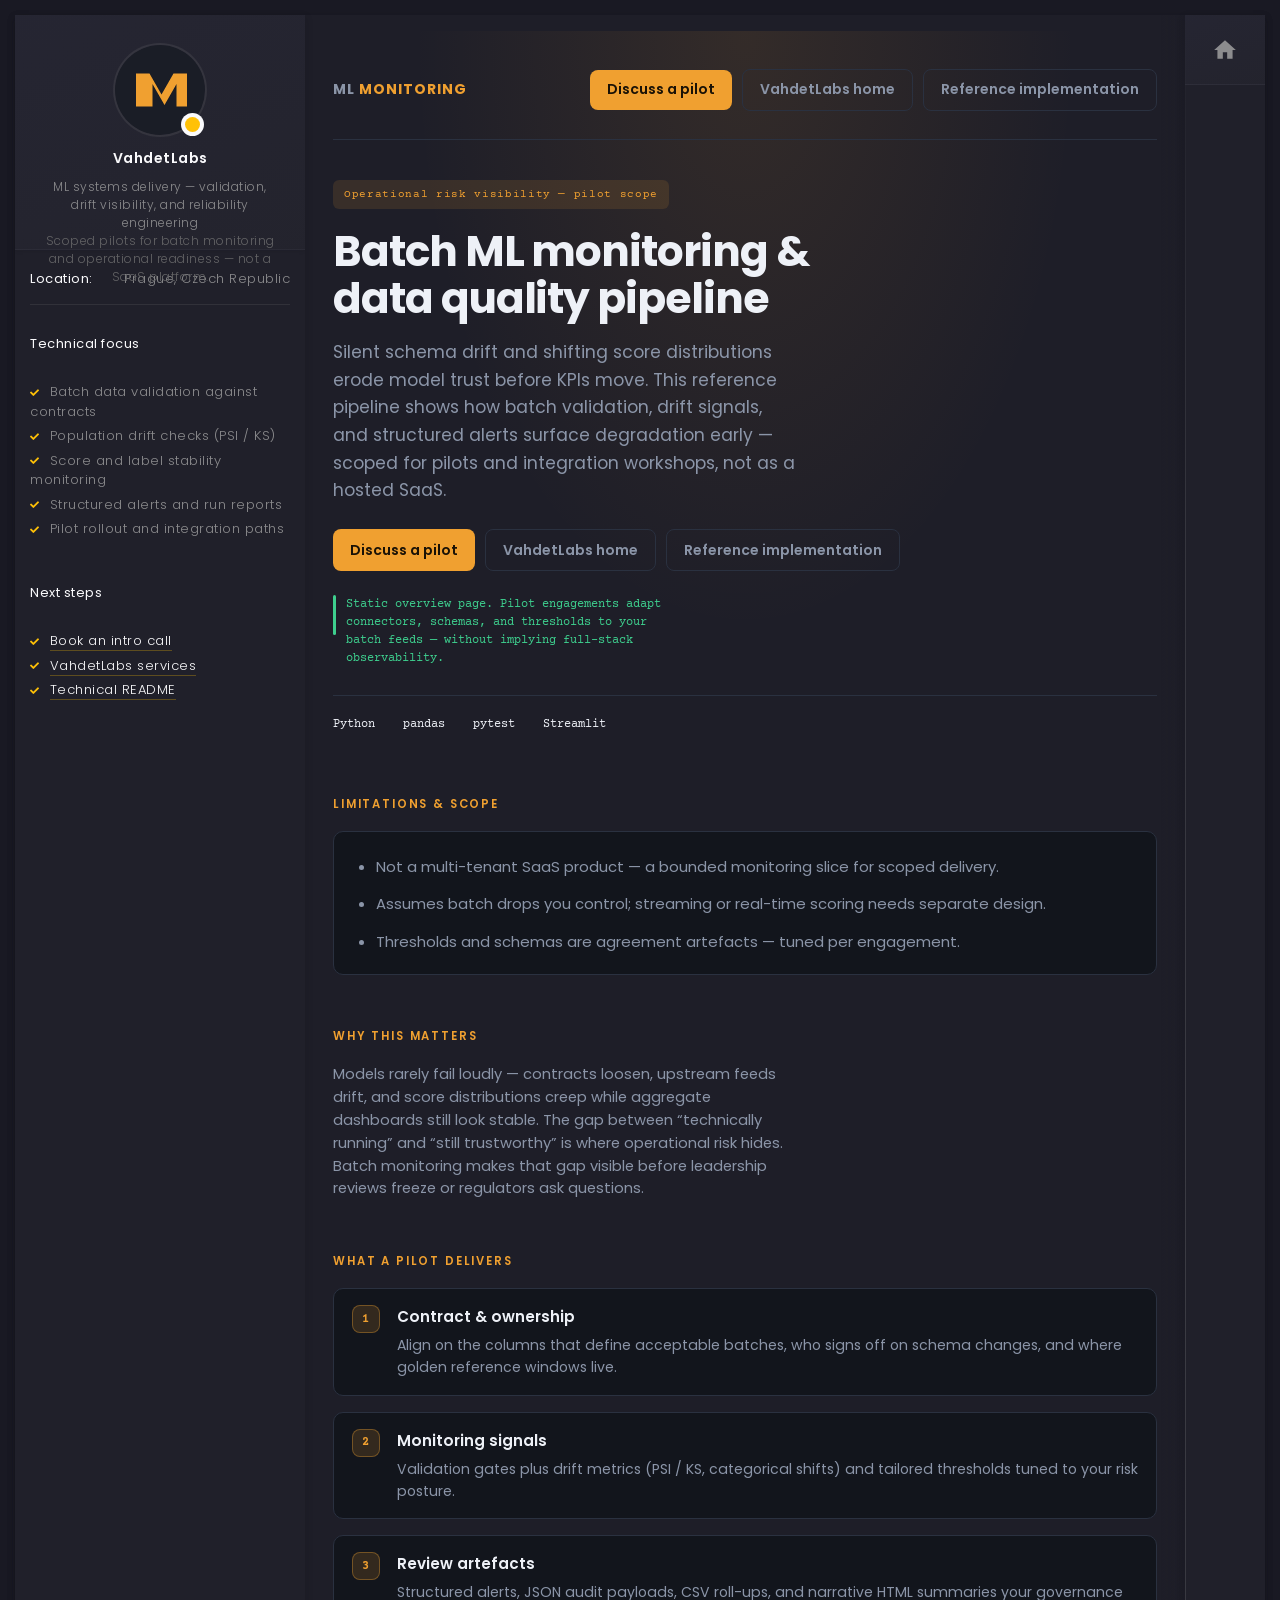
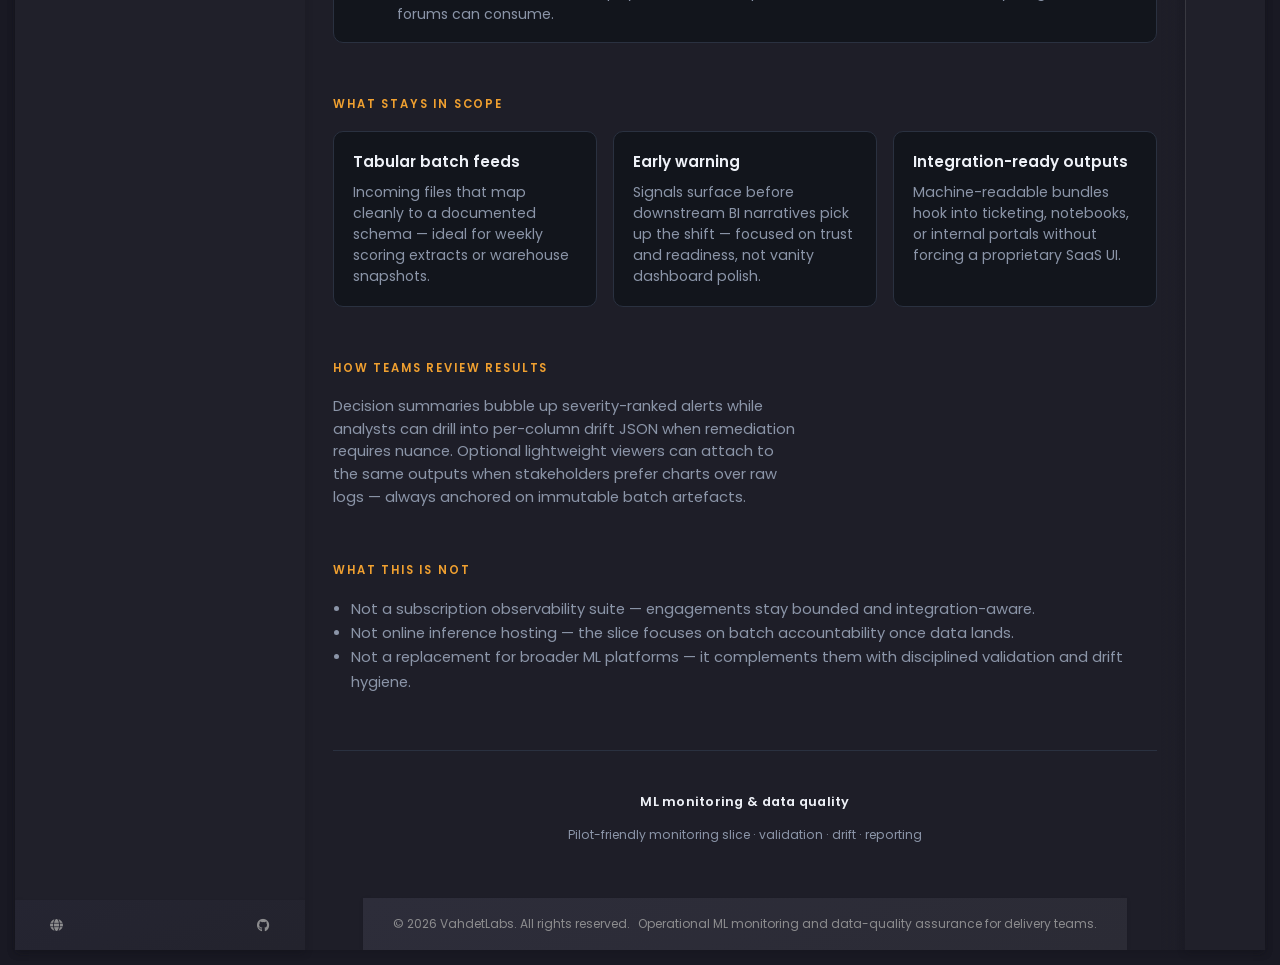
==== layout-shell-commercial/index.html @ e10d586a "u1" ====
<!DOCTYPE html>
<html lang="en">
<head>
  <meta charset="UTF-8">
  <meta name="viewport" content="width=device-width, initial-scale=1">
  <meta name="description" content="Batch ML monitoring demo: schema validation, PSI/KS drift, prediction monitoring, alerts, CSV/HTML reports, optional Streamlit viewer.">
  <meta name="theme-color" content="#0a0c10">
  <title>ML monitoring &amp; data quality — VahdetLabs capability overview</title>
  <link rel="icon" href="/favicon.svg" type="image/svg+xml">
  <link rel="shortcut icon" href="/favicon.svg" type="image/svg+xml">
  <link rel="preconnect" href="https://fonts.googleapis.com">
  <link rel="preconnect" href="https://fonts.gstatic.com" crossorigin>
  <link href="https://fonts.googleapis.com/css2?family=Courier+Prime:ital,wght@0,400;0,700;1,400&family=Poppins:wght@200;300;400;600;700&display=swap" rel="stylesheet">
  <link rel="stylesheet" href="https://cdnjs.cloudflare.com/ajax/libs/font-awesome/5.15.4/css/all.min.css" crossorigin="anonymous" referrerpolicy="no-referrer">
  <link rel="stylesheet" href="shell.css">
  <link rel="stylesheet" href="demo-content.css">
</head>
<body>
  <div class="shell-outer">
    <div class="shell-card">
      <div class="art-info-bar">
        <div class="art-info-bar-frame">
          <div class="art-info-bar-header">
            <button type="button" class="art-info-bar-btn" aria-label="Toggle info" aria-expanded="false">
              <i class="fas fa-ellipsis-v" aria-hidden="true"></i>
            </button>
          </div>

          <div class="art-header">
            <div class="art-avatar">
              <a href="https://vahdetlabs.com/" class="art-avatar-curtain">
                <img src="avatar-commercial.svg" alt="VahdetLabs" width="90" height="90">
                <i class="fas fa-expand" aria-hidden="true"></i>
              </a>
              <div class="art-lamp-light">
                <div class="art-available-lamp"></div>
              </div>
            </div>
            <h5 class="art-name mb-10"><a href="https://vahdetlabs.com/">VahdetLabs</a></h5>
            <div class="art-sm-text">ML systems delivery — validation, drift visibility, and reliability engineering</div>
            <div class="art-sm-text art-muted mb-10">Scoped pilots for batch monitoring and operational readiness — not a SaaS platform.</div>
          </div>

          <div id="scrollbar2" class="art-scroll-frame">
            <div class="art-table p-15-15">
              <ul>
                <li><h6>Location:</h6><span>Prague, Czech Republic</span></li>
              </ul>
            </div>

            <div class="art-ls-divider"></div>

            <div class="art-knowledge-block p-30-15">
              <h6 class="mb-15">Technical focus</h6>
              <ul class="art-knowledge-list p-15-0">
                <li>Batch data validation against contracts</li>
<li>Population drift checks (PSI / KS)</li>
<li>Score and label stability monitoring</li>
<li>Structured alerts and run reports</li>
<li>Pilot rollout and integration paths</li>
              </ul>
            </div>

            <div class="art-knowledge-block p-30-15">
              <h6 class="mb-15">Next steps</h6>
              <ul class="art-knowledge-list p-15-0">
                <li><a href="https://vahdetlabs.com/contact" target="_blank" rel="noopener noreferrer">Book an intro call</a></li>
<li><a href="https://vahdetlabs.com/" target="_blank" rel="noopener noreferrer">VahdetLabs services</a></li>
<li><a href="https://github.com/vahdetkaratas/ml-monitoring-data-quality-pipeline/blob/main/README.md" target="_blank" rel="noopener noreferrer">Technical README</a></li>
              </ul>
            </div>

            
          </div>

          <div class="art-ls-social">
            <a href="https://vahdetlabs.com/" target="_blank" rel="noopener noreferrer" title="VahdetLabs site" aria-label="VahdetLabs site"><i class="fas fa-globe" aria-hidden="true"></i></a>
<a href="https://github.com/vahdetkaratas/ml-monitoring-data-quality-pipeline" target="_blank" rel="noopener noreferrer" title="Project source" aria-label="Project source"><i class="fab fa-github" aria-hidden="true"></i></a>
          </div>
        </div>
      </div>

      <div class="shell-main-wrap" id="shellMainWrap">
        <div class="shell-mobile-curtain" id="shellMobileCurtain" aria-hidden="true"></div>
        <div class="shell-main">
          <main class="shell-scroll" id="shellScroll">
            <div class="shell-content" id="projectContent">
              <div class="shell-project-page">
                <a class="skip" href="#main">Skip to content</a>

                <div class="wrap">
                  <header>
                    <div class="logo" id="top">ML <span>Monitoring</span></div>
                    <div class="nav-actions">
                      <a class="btn btn-primary" href="https://vahdetlabs.com/contact" target="_blank" rel="noopener noreferrer">Discuss a pilot</a>
<a class="btn btn-ghost" href="https://vahdetlabs.com/" target="_blank" rel="noopener noreferrer">VahdetLabs home</a>
<a class="btn btn-ghost" href="https://github.com/vahdetkaratas/ml-monitoring-data-quality-pipeline" target="_blank" rel="noopener noreferrer">Reference implementation</a>
                    </div>
                  </header>

                  <div id="main">
                    <section class="hero">
                      <span class="hero-badge">Operational risk visibility — pilot scope</span>
                      <h1>Batch ML monitoring &amp; data quality pipeline</h1>
                      <p class="hero-lead">Silent schema drift and shifting score distributions erode model trust before KPIs move. This reference pipeline shows how batch validation, drift signals, and structured alerts surface degradation early — scoped for pilots and integration workshops, not as a hosted SaaS.</p>
                      <div class="hero-cta">
                        <a class="btn btn-primary" href="https://vahdetlabs.com/contact" target="_blank" rel="noopener noreferrer">Discuss a pilot</a>
<a class="btn btn-ghost" href="https://vahdetlabs.com/" target="_blank" rel="noopener noreferrer">VahdetLabs home</a>
<a class="btn btn-ghost" href="https://github.com/vahdetkaratas/ml-monitoring-data-quality-pipeline" target="_blank" rel="noopener noreferrer">Reference implementation</a>
                      </div>
                      <p class="hero-note">Static overview page. Pilot engagements adapt connectors, schemas, and thresholds to your batch feeds — without implying full-stack observability.</p>
                      <div class="metrics" aria-label="Project facts">
                        <div><span>Python</span></div>
<div><span>pandas</span></div>
<div><span>pytest</span></div>
<div><span>Streamlit</span></div>
                      </div>
                    </section>

                    <section id="scope" aria-labelledby="h-scope"><h2 id="h-scope">Limitations &amp; scope</h2><div class="pitch"><ul><li>Not a multi-tenant SaaS product — a bounded monitoring slice for scoped delivery.</li>
<li>Assumes batch drops you control; streaming or real-time scoring needs separate design.</li>
<li>Thresholds and schemas are agreement artefacts — tuned per engagement.</li></ul></div></section>

                    <section class="proj-section">
  <h2 id="h-risk">Why this matters</h2>
  <p class="proj-section-intro">
    Models rarely fail loudly — contracts loosen, upstream feeds drift, and score distributions creep while aggregate dashboards still look stable.
    The gap between “technically running” and “still trustworthy” is where operational risk hides. Batch monitoring makes that gap visible before leadership reviews freeze or regulators ask questions.
  </p>
</section>

<section class="proj-section">
  <h2 id="h-pilot">What a pilot delivers</h2>
  <ol class="proj-steps">
    <li class="proj-step">
      <div class="proj-step-num">1</div>
      <div>
        <p class="proj-step-title">Contract &amp; ownership</p>
        <div class="proj-step-body">
          <p>Align on the columns that define acceptable batches, who signs off on schema changes, and where golden reference windows live.</p>
        </div>
      </div>
    </li>
    <li class="proj-step">
      <div class="proj-step-num">2</div>
      <div>
        <p class="proj-step-title">Monitoring signals</p>
        <div class="proj-step-body">
          <p>Validation gates plus drift metrics (PSI / KS, categorical shifts) and tailored thresholds tuned to your risk posture.</p>
        </div>
      </div>
    </li>
    <li class="proj-step">
      <div class="proj-step-num">3</div>
      <div>
        <p class="proj-step-title">Review artefacts</p>
        <div class="proj-step-body">
          <p>Structured alerts, JSON audit payloads, CSV roll-ups, and narrative HTML summaries your governance forums can consume.</p>
        </div>
      </div>
    </li>
  </ol>
</section>

<section class="proj-section">
  <h2 id="h-covered">What stays in scope</h2>
  <div class="proj-card-grid">
    <article class="proj-card">
      <h3 class="proj-card-title">Tabular batch feeds</h3>
      <p>Incoming files that map cleanly to a documented schema — ideal for weekly scoring extracts or warehouse snapshots.</p>
    </article>
    <article class="proj-card">
      <h3 class="proj-card-title">Early warning</h3>
      <p>Signals surface before downstream BI narratives pick up the shift — focused on trust and readiness, not vanity dashboard polish.</p>
    </article>
    <article class="proj-card">
      <h3 class="proj-card-title">Integration-ready outputs</h3>
      <p>Machine-readable bundles hook into ticketing, notebooks, or internal portals without forcing a proprietary SaaS UI.</p>
    </article>
  </div>
</section>

<section class="proj-section">
  <h2 id="h-review">How teams review results</h2>
  <p class="proj-section-intro">
    Decision summaries bubble up severity-ranked alerts while analysts can drill into per-column drift JSON when remediation requires nuance.
    Optional lightweight viewers can attach to the same outputs when stakeholders prefer charts over raw logs — always anchored on immutable batch artefacts.
  </p>
</section>

<section class="proj-section">
  <h2 id="h-clarity">What this is not</h2>
  <ul class="proj-tech-list">
    <li>Not a subscription observability suite — engagements stay bounded and integration-aware.</li>
    <li>Not online inference hosting — the slice focuses on batch accountability once data lands.</li>
    <li>Not a replacement for broader ML platforms — it complements them with disciplined validation and drift hygiene.</li>
  </ul>
</section>

                  </div>

                  <footer class="shell-project-footer">
                    <p class="name">ML monitoring &amp; data quality</p>
                    <p style="margin:0.35rem 0 0;font-size:0.76rem;">Pilot-friendly monitoring slice · validation · drift · reporting</p>
                  </footer>
                </div>
              </div>
            </div>

            <div class="container-fluid p-30-0">
              <footer class="footer">
                <div class="art-copy">© <span id="shellYear"></span> VahdetLabs. All rights reserved.</div>
                <div class="footer-developer">Operational ML monitoring and data-quality assurance for delivery teams.</div>
              </footer>
            </div>
          </main>
        </div>

        <aside class="shell-rail" aria-label="Home">
          <div class="shell-rail-header">
            <a class="shell-rail-home" href="https://vahdetlabs.com/" id="shellHomeLink" title="Home" aria-label="Home">
              <svg viewBox="0 0 24 24" aria-hidden="true" class="shell-rail-home-icon">
                <path fill="currentColor" d="M10 20v-6h4v6h5v-8h3L12 3 2 12h3v8h5z"/>
              </svg>
            </a>
          </div>
          <div class="shell-rail-spacer" aria-hidden="true"></div>
        </aside>
      </div>
    </div>
  </div>

  <script src="shell.js"></script>
</body>
</html>
---- layout-shell-commercial/shell.css ----
/**
 * layout-shell — info bar transcribed from:
 *   _config.scss (tokens), _info-bar.scss, _common.scss (art-table, utilities),
 *   _markup.scss (.art-info-bar / .art-scroll-frame), _enhancements.scss (info bar tweaks)
 */
:root {
  --main-color: #ffc107;
  --text-neon: 0 0 3px rgba(250, 250, 252, 0.4);
  --info-bar-1: rgb(32, 32, 42);
  --info-bar-2-a: rgb(37, 37, 50);
  --info-bar-2-b: rgb(35, 35, 45);
  --content-bg: rgb(30, 30, 40);
  --deep: rgb(25, 25, 35);
  --card-a: rgb(45, 45, 58);
  --card-b: rgb(43, 43, 53);
  --card-s-light: linear-gradient(159deg, rgba(45, 45, 58, 0.88) 0%, rgba(43, 43, 53, 0.88) 100%);
  --text-1: rgb(250, 250, 252);
  --text-2: rgb(140, 140, 142);
  --text-3: rgb(100, 100, 102);
  --border-soft: rgba(255, 255, 255, 0.08);
  --shadow-1: 0 3px 8px 0 rgba(15, 15, 20, 0.2);
  --shadow-2: 0 1px 4px 0 rgba(15, 15, 20, 0.1);
  --tr-sm: 0.2s ease-out;
  --tr-md: 0.4s ease-in-out;
  --rail-width: 80px;
}

* {
  box-sizing: border-box;
}

html,
body {
  margin: 0;
  min-height: 100%;
}

/* Shell outer = .art-app padding */
.shell-outer {
  padding: 15px;
  min-height: 100vh;
  overflow-x: hidden;
  font-family: "Poppins", var(--font-primary, sans-serif);
  background: var(--deep);
  color: var(--text-2);
  font-size: 13px;
  font-weight: 300;
  letter-spacing: 0.5px;
  -webkit-font-smoothing: subpixel-antialiased;
}

.shell-outer * {
  scrollbar-width: none;
}
.shell-outer *::-webkit-scrollbar {
  display: none;
}

.shell-card {
  max-width: 1440px;
  margin: 0 auto;
  background: var(--content-bg);
  box-shadow: var(--shadow-1);
  min-height: calc(100vh - 30px);
  display: flex;
  flex-wrap: nowrap;
  align-items: stretch;
  position: relative;
}

/* ========== INFO BAR (_info-bar.scss + _markup.scss) ========== */
/* No horizontal padding here — only .art-info-bar-frame has 0 15px (_markup).
   Adding both caused “box in box” (30px total inset vs original single gutter). */
/* Typography matches _common.scss body + info-bar text rhythm */
.art-info-bar {
  background: var(--info-bar-1);
  width: 290px;
  min-width: 290px;
  max-width: 290px;
  height: calc(100vh - 30px);
  position: relative;
  z-index: 999;
  box-shadow: var(--shadow-1);
  transition: 0.55s ease-in-out;
  box-sizing: border-box;
  overflow-x: hidden;
  font-size: 13px;
  font-weight: 300;
  letter-spacing: 0.5px;
  line-height: 1.5;
  -webkit-font-smoothing: subpixel-antialiased;
}

.art-info-bar .art-info-bar-frame {
  padding: 0 15px;
  position: relative;
  height: 100%;
  box-sizing: border-box;
}

/* Mobile header — hidden on desktop (_markup.scss) */
.art-info-bar .art-info-bar-header {
  width: 100%;
  height: 70px;
  justify-content: flex-start;
  align-items: center;
  position: absolute;
  left: 0;
  top: 0;
  z-index: 999999999999;
  display: none;
  box-sizing: border-box;
}

.art-info-bar .art-info-bar-btn {
  margin-left: auto;
  pointer-events: all;
  font-size: 14px;
  padding: 30px;
  background: none;
  border: none;
  font: inherit;
  cursor: pointer;
  color: var(--text-2);
}

.art-info-bar .art-info-bar-btn:hover {
  color: var(--text-1);
}

/* Fits inside .art-info-bar-frame (single 15px gutter — no root bar padding) */
.art-info-bar .art-header {
  position: absolute;
  left: 0;
  top: 0;
  z-index: 99999;
  width: 100%;
  box-sizing: border-box;
  padding: 30px;
  height: 235px;
  background: linear-gradient(159deg, rgba(37, 37, 50, 0.98) 0%, rgba(35, 35, 45, 0.98) 100%);
  text-align: center;
  box-shadow: var(--shadow-2);
  border-bottom: 1px solid rgba(140, 140, 142, 0.06);
}

.art-info-bar .art-avatar {
  width: 90px;
  height: 90px;
  margin: 0 auto 15px;
  border-radius: 50%;
  position: relative;
}

.art-info-bar .art-avatar .art-avatar-curtain {
  position: relative;
  width: 100%;
  height: 100%;
  border-radius: 50%;
  display: flex;
  justify-content: center;
  outline: inherit;
  transition: var(--tr-sm), box-shadow 0.2s ease;
  z-index: 0;
  overflow: hidden;
  box-shadow: 0 0 0 2px rgba(140, 140, 142, 0.15);
}

.art-info-bar .art-avatar .art-avatar-curtain:hover {
  opacity: 1;
  outline: inherit;
  box-shadow: 0 0 0 2px rgba(140, 140, 142, 0.25);
}

.art-info-bar .art-avatar .art-avatar-curtain i {
  background: linear-gradient(159deg, rgba(45, 45, 58, 0.88) 0%, rgba(43, 43, 53, 0.88) 100%);
  width: 30px;
  height: 30px;
  text-align: center;
  align-self: center;
  font-weight: 700;
  font-size: 12px;
  line-height: 30px;
  color: var(--text-1);
  border-radius: 50%;
  opacity: 0;
  z-index: 1;
  transition: var(--tr-md);
}

.art-info-bar .art-avatar .art-avatar-curtain img {
  position: absolute;
  width: 100%;
  height: 100%;
  object-fit: cover;
  border-radius: 50%;
  z-index: 0;
  left: 0;
  top: 0;
}

.art-info-bar .art-avatar .art-avatar-curtain:hover i {
  opacity: 0.7;
}

.art-info-bar .art-avatar .art-avatar-curtain:hover i:hover {
  opacity: 1;
  transform: scale(1.07);
}

/* Availability lamp */
.art-info-bar .art-avatar .art-lamp-light {
  z-index: 2;
}

.art-info-bar .art-avatar .art-lamp-light::before {
  content: "";
  position: absolute;
  bottom: -1px;
  right: 1px;
  background: var(--text-1);
  height: 23px;
  width: 23px;
  border-radius: 50%;
  animation: shell-puls 1s infinite;
}

@keyframes shell-puls {
  0% {
    transform: scale(0.6);
    opacity: 1;
  }
  100% {
    transform: scale(1);
    opacity: 0;
  }
}

.art-info-bar .art-avatar .art-available-lamp {
  position: absolute;
  bottom: 3px;
  right: 5px;
  height: 15px;
  width: 15px;
  background: var(--main-color);
  border-radius: 50%;
  z-index: 0;
  transition: var(--tr-md);
  overflow: visible;
}

/* Tooltip: SCSS uses position:relative on ::after — that keeps a layout box under the text area.
   Absolute + visibility fixes the phantom “extra box” while hover still matches the site. */
.art-info-bar .art-avatar .art-available-lamp::after {
  position: absolute;
  left: 28px;
  top: -10px;
  content: "I am available for freelance hire";
  width: 115px;
  display: block;
  padding: 5px 10px;
  font-size: 12px;
  font-weight: 200;
  font-family: "Poppins", sans-serif;
  color: var(--text-2);
  box-shadow: var(--shadow-2);
  background: var(--deep);
  opacity: 0;
  visibility: hidden;
  pointer-events: none;
  transform: translateX(20px);
  transition: var(--tr-md);
  text-align: left;
  white-space: normal;
  margin: 0;
}

.art-info-bar .art-avatar .art-available-lamp::before {
  content: "";
  position: absolute;
  height: 5px;
  width: 5px;
  right: -15px;
  top: 5px;
  opacity: 0;
  background: var(--deep);
  pointer-events: none;
  transform: translateX(20px) rotate(45deg);
  transition: var(--tr-md);
  z-index: 99;
}

.art-info-bar .art-avatar .art-available-lamp:hover::after {
  opacity: 1;
  visibility: visible;
  transform: translateX(0);
}

.art-info-bar .art-avatar .art-available-lamp:hover::before {
  opacity: 1;
  transform: translateX(0) rotate(45deg);
}

/* h5.art-name.mb-10 — .margin:0 was beating .mb-10 (higher specificity); keep 10px below name */
.art-info-bar .art-name {
  color: var(--text-1);
  transition: var(--tr-md);
  font-size: 14px;
  font-weight: 600;
  line-height: 1.25;
  margin: 0 0 10px 0;
  padding: 0;
}

.art-info-bar .art-name a {
  color: var(--text-1);
  text-decoration: none;
  transition: var(--tr-md);
}

.art-info-bar .art-name:hover a {
  color: var(--main-color);
}

.art-info-bar .art-header .art-sm-text {
  font-size: 12px;
  line-height: 1.5;
  margin: 0;
  padding: 0;
}

/* Scroll / list areas still use global .art-sm-text size if needed */
.art-sm-text {
  font-size: 12px;
}

.art-muted {
  color: var(--text-3);
}

/* .mb-10 under last header line (availability) */
.art-info-bar .art-header .art-sm-text.art-muted.mb-10 {
  margin-bottom: 10px;
}

.p-15-15 {
  padding-top: 15px;
  padding-bottom: 15px;
}

.p-30-15 {
  padding-top: 30px;
  padding-bottom: 15px;
}

.p-15-0 {
  padding-top: 15px;
  padding-bottom: 0;
}

.mb-10 {
  margin-bottom: 10px;
}

.mb-15 {
  margin-bottom: 15px;
}

/* Scroll area: _markup.scss .art-info-bar-frame .art-scroll-frame .scroll-content → 240px 0 50px */
.art-info-bar #scrollbar2.art-scroll-frame {
  width: 100%;
  max-width: 100%;
  height: calc(100vh - 30px);
  overflow-x: hidden;
  overflow-y: auto;
  -webkit-overflow-scrolling: touch;
  box-sizing: border-box;
  padding: 240px 0 50px;
}

/* _common.scss .art-table */
.art-info-bar .art-table {
  color: var(--text-2);
}

.art-info-bar .art-table ul {
  padding: 0;
  margin: 0;
}

.art-info-bar .art-table ul li {
  list-style-type: none;
  display: flex;
  justify-content: space-between;
  margin-bottom: 5px;
}

.art-info-bar .art-table ul li:last-child {
  margin-bottom: 0;
}

.art-info-bar .art-table ul li h6 {
  padding-right: 20px;
  margin: 0;
  font-size: 13px;
  font-weight: 400;
  color: var(--text-1);
  line-height: 1.45;
}

.art-info-bar .art-table ul li > span:nth-child(2) {
  text-align: right;
  font-size: 13px;
  line-height: 1.45;
}

/* _common .art-ls-divider + _enhancements */
.art-ls-divider {
  background: var(--text-3);
  width: 100%;
  height: 1px;
  opacity: 0.25;
}

/* .mb-15 must win — do not use margin:0 shorthand on h6 (was overriding .mb-15) */
.art-info-bar .art-knowledge-block > h6 {
  margin: 0 0 15px 0;
  padding: 0;
  font-size: 13px;
  font-weight: 400;
  color: var(--text-1);
  line-height: 1.35;
}

/* _info-bar.scss .art-knowledge-list */
.art-info-bar .art-knowledge-list {
  padding-left: 0;
  margin: 0;
  list-style: none;
}

.art-info-bar .art-knowledge-list li {
  list-style-type: none;
  margin-bottom: 5px;
  padding: 0;
  color: var(--text-2);
  font-size: 13px;
  line-height: 1.5;
}

.art-info-bar .art-knowledge-list li:last-child {
  margin-bottom: 0;
}

.art-info-bar .art-knowledge-list li::before {
  font-family: "Font Awesome 5 Free";
  font-weight: 900;
  content: "\f00c";
  margin-right: 10px;
  font-size: 9px;
  color: var(--main-color);
  display: inline-block;
  vertical-align: 0.1em;
}

/* _info-bar .art-ls-social */
.art-info-bar .art-ls-social {
  display: flex;
  align-items: center;
  justify-content: space-between;
  padding: 0 35px;
  height: 50px;
  background: linear-gradient(159deg, rgba(37, 37, 50, 0.98) 0%, rgba(35, 35, 45, 0.98) 100%);
  position: absolute;
  bottom: 0;
  box-shadow: var(--shadow-2);
  left: 0;
  width: 100%;
  box-sizing: border-box;
  z-index: 999;
}

/* _info-bar social links: no font-size in SCSS — inherit body 13px */
.art-info-bar .art-ls-social a {
  color: var(--text-2);
  transition: var(--tr-sm);
  font-size: 13px;
  line-height: 1;
}

.art-info-bar .art-ls-social a:hover {
  text-shadow: var(--text-neon);
  color: var(--text-1);
  transform: scale(1.1);
  opacity: 1;
}

/* ========== Main column + rail (unchanged shell) ========== */
.shell-main-wrap {
  flex: 1;
  min-width: 0;
  display: flex;
  flex-wrap: nowrap;
  align-items: stretch;
  position: relative;
  min-height: calc(100vh - 30px);
}

/* Desktop: no curtain node */
.shell-mobile-curtain {
  display: none;
}

@media (min-width: 921px) {
  .shell-main-wrap::after {
    content: "";
    position: absolute;
    right: var(--rail-width);
    top: 0;
    bottom: 0;
    width: 24px;
    background: linear-gradient(90deg, transparent 0%, rgba(25, 25, 35, 0.12) 100%);
    pointer-events: none;
    z-index: 5;
  }

  /*
   * Long main content: stretch sidebar + rail with the main column; window scrolls.
   */
  .shell-card {
    align-items: stretch;
  }

  .art-info-bar {
    height: auto;
    align-self: stretch;
    min-height: calc(100vh - 30px);
  }

  .art-info-bar .art-info-bar-frame {
    display: flex;
    flex-direction: column;
    min-height: 100%;
    height: 100%;
  }

  .art-info-bar #scrollbar2.art-scroll-frame {
    height: auto;
    flex: 1 1 auto;
    min-height: 10rem;
    max-height: none;
  }

  .shell-main-wrap {
    align-items: stretch;
    min-height: calc(100vh - 30px);
  }

  .shell-main {
    flex: 1 1 auto;
    min-width: 0;
    min-height: 0;
    display: flex;
    flex-direction: column;
  }

  main.shell-scroll {
    flex: 0 0 auto;
    min-height: 0;
    overflow-x: hidden;
    overflow-y: visible;
  }

  .shell-rail {
    align-self: stretch;
    min-height: calc(100vh - 30px);
  }
}

.shell-main {
  flex: 1;
  min-width: 0;
  display: flex;
  flex-direction: column;
  background: var(--content-bg);
}

.shell-scroll {
  flex: 1;
  min-height: 0;
  overflow-y: auto;
  padding: 2rem 1.75rem 0;
  -webkit-overflow-scrolling: touch;
  color: var(--text-1);
  font-size: 15px;
  font-weight: 400;
  letter-spacing: normal;
}

.shell-content {
  max-width: 900px;
  margin: 0 auto;
  min-height: 35vh;
}

.shell-placeholder {
  margin: 0;
  padding: 2rem 1.25rem;
  border: 1px dashed var(--border-soft);
  border-radius: 4px;
  color: var(--text-3);
  font-size: 0.88rem;
  text-align: center;
  background: rgba(25, 25, 35, 0.25);
}

.container-fluid {
  overflow-x: hidden;
  padding: 0 30px;
  position: relative;
  max-width: 100%;
  box-sizing: border-box;
}

.p-30-0 {
  padding-top: 30px;
  padding-bottom: 0;
}

.footer {
  width: 100%;
  padding: 17px 30px 7px;
  display: flex;
  flex-wrap: wrap;
  justify-content: space-between;
  align-items: center;
  background: linear-gradient(159deg, var(--card-a) 0%, var(--card-b) 100%);
  box-shadow: var(--shadow-2);
  font-size: 12px;
  color: var(--text-2);
  transition: 0.55s ease-in-out;
  z-index: 9;
}

.footer > div {
  margin-bottom: 10px;
}

.footer a {
  color: inherit;
  text-decoration: none;
  transition: var(--tr-sm);
}

.footer a:hover {
  color: var(--text-1);
}

.art-copy {
  color: var(--text-2);
}

.footer-developer {
  color: var(--text-2);
  text-align: right;
}

.shell-rail {
  width: var(--rail-width);
  min-width: var(--rail-width);
  flex-shrink: 0;
  background: var(--info-bar-1);
  display: flex;
  flex-direction: column;
  box-shadow: var(--shadow-1);
  position: relative;
  z-index: 6;
}

.shell-rail::before {
  content: "";
  position: absolute;
  left: 0;
  top: 0;
  bottom: 0;
  width: 1px;
  background: linear-gradient(
    180deg,
    transparent 0%,
    rgba(140, 140, 142, 0.2) 20%,
    rgba(140, 140, 142, 0.25) 50%,
    rgba(140, 140, 142, 0.2) 80%,
    transparent 100%
  );
  pointer-events: none;
}

.shell-rail-header {
  width: 100%;
  height: 70px;
  min-height: 70px;
  display: flex;
  align-items: center;
  justify-content: center;
  background: linear-gradient(159deg, rgba(37, 37, 50, 0.98) 0%, rgba(35, 35, 45, 0.98) 100%);
  border-bottom: 1px solid rgba(140, 140, 142, 0.08);
}

.shell-rail-home {
  display: flex;
  align-items: center;
  justify-content: center;
  width: 100%;
  height: 100%;
  color: var(--text-2);
  text-decoration: none;
  transition: color 0.2s, background 0.2s;
}

.shell-rail-home:hover {
  color: var(--main-color);
  background: rgba(255, 255, 255, 0.04);
}

.shell-rail-home-icon {
  width: 26px;
  height: 26px;
  display: block;
}

.shell-rail-spacer {
  flex: 1;
  min-height: 8px;
}

/* ========== Mobile (_markup max-width 920px) ========== */
@media (max-width: 920px) {
  .container-fluid {
    padding-left: 15px;
    padding-right: 15px;
  }

  .art-info-bar .art-info-bar-header {
    display: flex;
    flex-direction: row;
    align-items: center;
    justify-content: flex-start;
  }

  .shell-card {
    flex-direction: column;
    position: relative;
  }

  .shell-mobile-curtain.is-open {
    display: block;
    position: fixed;
    inset: 0;
    z-index: 998;
    background: rgba(30, 30, 40, 0.88);
    cursor: pointer;
    border: none;
    padding: 0;
    margin: 0;
  }

  .art-info-bar {
    position: absolute;
    left: -290px;
    width: 290px;
    height: 100vh;
    transition: transform 0.2s ease-out;
    z-index: 997;
  }

  .art-info-bar.art-active {
    transform: translateX(290px);
    z-index: 1000;
  }

  .art-info-bar .art-info-bar-btn {
    transform: translateX(70px);
    transition: var(--tr-md);
  }

  .art-info-bar.art-active .art-info-bar-btn {
    transform: translateX(0);
  }

  #scrollbar2.art-scroll-frame {
    height: 100vh;
  }

  .shell-main-wrap {
    flex-direction: column;
    min-height: 0;
    width: 100%;
    max-width: 100vw;
  }

  .shell-main-wrap::after {
    display: none !important;
  }

  .shell-scroll {
    min-height: 50vh;
  }

  .shell-rail {
    width: 100%;
    min-width: 100%;
    flex-direction: row;
    order: -1;
    min-height: 56px;
  }

  .shell-rail-header {
    width: 100%;
    height: 56px;
    min-height: 56px;
    border-bottom: 1px solid var(--border-soft);
  }

  .shell-rail-spacer {
    display: none;
  }
}

@media (max-width: 600px) {
  .footer {
    flex-direction: column;
    align-items: flex-start;
  }
  .footer-developer {
    text-align: left;
  }
}
---- layout-shell-commercial/demo-content.css ----
/* Project body content — scoped inside .shell-project-page (shell = shell.css) */
.shell-project-page {
  --bg: #0a0c10;
  --bg-elevated: #12151c;
  --border: #2a3140;
  --text: #eef1f7;
  --muted: #8b95a8;
  --accent: #f0a030;
  --accent-hover: #ffb84d;
  --accent-glow: rgba(240, 160, 48, 0.12);
  --ok: #3ecf8e;
  --content-bg: rgb(30, 30, 40);
  --font-sans: "Poppins", system-ui, -apple-system, sans-serif;
  --font-mono: "Courier Prime", "Courier New", Courier, monospace;
  --radius: 10px;
  --step: 0.05s;
  position: relative;
  box-sizing: border-box;
  font-family: var(--font-sans);
  color: var(--text);
  line-height: 1.6;
  padding-bottom: 0.5rem;
}

@media (prefers-reduced-motion: reduce) {
  .shell-project-page * {
    animation-duration: 0.01ms !important;
    animation-iteration-count: 1 !important;
    transition-duration: 0.01ms !important;
  }
}

.shell-project-page *,
.shell-project-page *::before,
.shell-project-page *::after {
  box-sizing: border-box;
}

.shell-project-page a:focus-visible,
.shell-project-page .btn:focus-visible {
  outline: 2px solid var(--accent);
  outline-offset: 3px;
}

.shell-project-page .skip {
  position: absolute;
  left: -9999px;
  top: 0.5rem;
  padding: 0.5rem 1rem;
  background: var(--accent);
  color: var(--bg);
  font-weight: 600;
  z-index: 100;
  border-radius: 4px;
}
.shell-project-page .skip:focus {
  left: 0.5rem;
}

.shell-project-page header {
  display: flex;
  flex-wrap: wrap;
  align-items: center;
  justify-content: space-between;
  gap: 1rem;
  padding: 1.35rem 0 1.75rem;
  border-bottom: 1px solid var(--border);
}
.shell-project-page .logo {
  font-weight: 700;
  font-size: 0.88rem;
  letter-spacing: 0.07em;
  text-transform: uppercase;
  color: var(--muted);
}
.shell-project-page .logo span {
  color: var(--accent);
}

.shell-project-page .nav-actions {
  display: flex;
  flex-wrap: wrap;
  align-items: center;
  gap: 0.65rem;
}
.shell-project-page .btn {
  display: inline-flex;
  align-items: center;
  justify-content: center;
  gap: 0.45rem;
  padding: 0.55rem 1.05rem;
  font-family: var(--font-sans);
  font-weight: 600;
  font-size: 0.875rem;
  text-decoration: none;
  border-radius: 8px;
  border: none;
  cursor: pointer;
  transition: transform 0.18s ease, box-shadow 0.18s ease, background 0.18s ease, color 0.18s ease;
}
.shell-project-page .btn-primary {
  background: var(--accent);
  color: #1a1206;
}
.shell-project-page .btn-primary:hover {
  background: var(--accent-hover);
  transform: translateY(-2px);
  box-shadow: 0 10px 28px rgba(240, 160, 48, 0.22);
}
.shell-project-page .btn-ghost {
  background: transparent;
  color: var(--muted);
  border: 1px solid var(--border);
}
.shell-project-page .btn-ghost:hover {
  color: var(--text);
  border-color: var(--muted);
  background: var(--bg-elevated);
}
.shell-project-page .btn svg {
  width: 17px;
  height: 17px;
  fill: currentColor;
  flex-shrink: 0;
}

.shell-project-page #main > section {
  margin-top: 3.25rem;
  opacity: 0;
  animation: batch-enter 0.6s ease forwards;
}
.shell-project-page main section.hero {
  opacity: 1;
  animation: none;
}
.shell-project-page #main > section:nth-of-type(2) {
  animation-delay: calc(var(--step) * 1);
}
.shell-project-page #main > section:nth-of-type(3) {
  animation-delay: calc(var(--step) * 2);
}
.shell-project-page #main > section:nth-of-type(4) {
  animation-delay: calc(var(--step) * 3);
}
.shell-project-page #main > section:nth-of-type(5) {
  animation-delay: calc(var(--step) * 4);
}
.shell-project-page #main > section:nth-of-type(6) {
  animation-delay: calc(var(--step) * 5);
}
.shell-project-page #main > section:nth-of-type(7) {
  animation-delay: calc(var(--step) * 6);
}
@keyframes batch-enter {
  from {
    opacity: 0;
    transform: translateY(14px);
  }
  to {
    opacity: 1;
    transform: translateY(0);
  }
}

.shell-project-page .wrap {
  position: relative;
  z-index: 1;
  max-width: 880px;
  margin: 0 auto;
  padding: 0 0 1rem;
}

.shell-project-page .hero {
  padding: 2.5rem 0 0.5rem;
  margin-top: 0 !important;
}
.shell-project-page .hero .hero-badge {
  display: inline-block;
  font-family: var(--font-mono);
  font-size: 0.68rem;
  font-weight: 500;
  padding: 0.38rem 0.7rem;
  background: rgba(240, 160, 48, 0.12);
  color: var(--accent);
  border-radius: 6px;
  margin-bottom: 1.2rem;
  letter-spacing: 0.06em;
}
.shell-project-page h1 {
  font-size: clamp(1.85rem, 5.2vw, 2.65rem);
  font-weight: 700;
  line-height: 1.1;
  margin: 0 0 1.1rem;
  letter-spacing: -0.025em;
  max-width: 18ch;
}
.shell-project-page .hero-lead {
  font-size: 1.08rem;
  font-weight: 400;
  color: var(--muted);
  max-width: 42ch;
  margin: 0 0 1.5rem;
}
.shell-project-page .hero-cta {
  display: flex;
  flex-wrap: wrap;
  gap: 0.65rem;
  margin-bottom: 1.5rem;
}
.shell-project-page .hero-note {
  display: flex;
  align-items: flex-start;
  gap: 0.65rem;
  max-width: 48ch;
  font-family: var(--font-mono);
  font-size: 0.78rem;
  color: var(--ok);
  line-height: 1.45;
  margin: 0;
}
.shell-project-page .hero-note::before {
  content: "";
  width: 3px;
  min-height: 2.5rem;
  background: var(--ok);
  border-radius: 2px;
  flex-shrink: 0;
}
.shell-project-page .metrics {
  display: flex;
  flex-wrap: wrap;
  gap: 1rem 1.75rem;
  margin-top: 1.75rem;
  padding-top: 1.25rem;
  border-top: 1px solid var(--border);
  font-family: var(--font-mono);
  font-size: 0.72rem;
  color: var(--muted);
}
.shell-project-page .metrics span {
  color: var(--text);
  font-weight: 500;
}

.shell-project-page h2 {
  font-size: 0.72rem;
  font-weight: 600;
  text-transform: uppercase;
  letter-spacing: 0.16em;
  color: var(--muted);
  margin: 0 0 1.1rem;
}

/* Main body section titles (Overview, Architecture, Live demo, …) + limitations — site accent */
.shell-project-page .proj-section > h2,
.shell-project-page #scope > h2 {
  color: var(--accent);
}

.shell-project-page .compare {
  display: grid;
  grid-template-columns: 1fr 1fr;
  gap: 1rem;
}
@media (max-width: 680px) {
  .shell-project-page .compare {
    grid-template-columns: 1fr;
  }
}
.shell-project-page .card {
  background: var(--bg-elevated);
  border: 1px solid var(--border);
  border-radius: var(--radius);
  padding: 1.35rem 1.4rem;
}
.shell-project-page .card h3 {
  margin: 0 0 0.45rem;
  font-size: 1.02rem;
  font-weight: 600;
}
.shell-project-page .card p {
  margin: 0;
  font-size: 0.9rem;
  color: var(--muted);
  line-height: 1.55;
}
.shell-project-page .card.featured {
  border-color: rgba(240, 160, 48, 0.45);
  box-shadow: 0 0 0 1px rgba(240, 160, 48, 0.08) inset;
  background: linear-gradient(165deg, var(--bg-elevated) 0%, rgba(240, 160, 48, 0.05) 100%);
}

.shell-project-page .pipeline-wrap {
  margin-top: 0.35rem;
}
.shell-project-page .pipeline {
  display: flex;
  align-items: stretch;
  font-family: var(--font-mono);
  font-size: 0.74rem;
}
.shell-project-page .pipe-step {
  flex: 1;
  min-width: 0;
  background: var(--bg-elevated);
  border: 1px solid var(--border);
  padding: 1rem 0.65rem;
  text-align: center;
  position: relative;
}
.shell-project-page .pipe-step:first-child {
  border-radius: 8px 0 0 8px;
}
.shell-project-page .pipe-step:last-child {
  border-radius: 0 8px 8px 0;
}
.shell-project-page .pipe-step .step-label {
  display: block;
  color: var(--accent);
  font-size: 0.62rem;
  font-weight: 500;
  text-transform: uppercase;
  letter-spacing: 0.1em;
  margin-bottom: 0.4rem;
}
.shell-project-page .pipe-step .step-name {
  color: var(--text);
  font-weight: 500;
}
.shell-project-page .pipe-step:not(:last-child)::after {
  content: "→";
  position: absolute;
  right: -0.58rem;
  top: 50%;
  transform: translateY(-50%);
  color: var(--muted);
  font-size: 0.95rem;
  z-index: 2;
  background: var(--content-bg);
  padding: 0 0.15rem;
}

@media (max-width: 720px) {
  .shell-project-page .pipeline {
    flex-direction: column;
  }
  .shell-project-page .pipe-step {
    border-radius: 0 !important;
    border-bottom: none;
    padding: 0.95rem 1rem;
    text-align: left;
    display: grid;
    grid-template-columns: auto 1fr;
    gap: 0.35rem 1rem;
    align-items: center;
  }
  .shell-project-page .pipe-step:first-child {
    border-radius: 8px 8px 0 0 !important;
  }
  .shell-project-page .pipe-step:last-child {
    border-radius: 0 0 8px 8px !important;
    border-bottom: 1px solid var(--border);
  }
  .shell-project-page .pipe-step:not(:last-child)::after {
    content: "↓";
    position: static;
    transform: none;
    grid-column: 1 / -1;
    text-align: center;
    padding: 0.2rem 0;
    background: var(--content-bg);
    border-left: 1px solid var(--border);
    border-right: 1px solid var(--border);
    color: var(--accent);
    font-size: 1.1rem;
  }
  .shell-project-page .pipe-step .step-label {
    margin: 0;
  }
}

.shell-project-page .stack {
  display: flex;
  flex-wrap: wrap;
  gap: 0.45rem;
}
.shell-project-page .tag {
  font-family: var(--font-mono);
  font-size: 0.72rem;
  padding: 0.38rem 0.62rem;
  background: var(--bg-elevated);
  border: 1px solid var(--border);
  border-radius: 6px;
  color: var(--text);
}

.shell-project-page .schemas {
  display: grid;
  grid-template-columns: 1fr 1fr;
  gap: 1.1rem;
}
@media (max-width: 640px) {
  .shell-project-page .schemas {
    grid-template-columns: 1fr;
  }
}
.shell-project-page .schema-box h3 {
  font-size: 0.78rem;
  font-weight: 600;
  margin: 0 0 0.55rem;
  color: var(--accent);
  letter-spacing: 0.04em;
}
.shell-project-page .schema-box pre {
  margin: 0;
  padding: 1rem 1.1rem;
  background: #06080c;
  border: 1px solid var(--border);
  border-radius: 8px;
  font-family: var(--font-mono);
  font-size: 0.66rem;
  line-height: 1.55;
  overflow-x: auto;
  color: var(--muted);
}
.shell-project-page .schema-box pre .k {
  color: var(--ok);
}

.shell-project-page .pitch {
  background: var(--bg-elevated);
  border: 1px solid var(--border);
  border-radius: var(--radius);
  padding: 1.45rem 1.5rem 1.3rem;
}
.shell-project-page .pitch ul {
  margin: 0;
  padding-left: 1.15rem;
  color: var(--muted);
  font-size: 0.93rem;
}
.shell-project-page .pitch li {
  margin-bottom: 0.85rem;
}
.shell-project-page .pitch li:last-child {
  margin-bottom: 0;
}
.shell-project-page .pitch li strong {
  color: var(--text);
  font-weight: 600;
}
.shell-project-page .pitch code {
  font-family: var(--font-mono);
  font-size: 0.84em;
  color: var(--accent);
  background: rgba(240, 160, 48, 0.1);
  padding: 0.12em 0.35em;
  border-radius: 4px;
}

.shell-project-page .notebook-cta {
  background: var(--bg-elevated);
  border: 1px solid var(--border);
  border-radius: var(--radius);
  padding: 1.15rem 1.35rem;
  font-size: 0.93rem;
  color: var(--muted);
  line-height: 1.55;
}
.shell-project-page .notebook-cta strong {
  color: var(--text);
  font-weight: 600;
}
.shell-project-page .notebook-cta a {
  color: var(--accent);
  font-weight: 600;
  text-decoration: none;
}
.shell-project-page .notebook-cta a:hover {
  text-decoration: underline;
  color: var(--accent-hover);
}
.shell-project-page .notebook-cta code {
  font-family: var(--font-mono);
  font-size: 0.78em;
  color: var(--accent);
  background: rgba(240, 160, 48, 0.08);
  padding: 0.1em 0.35em;
  border-radius: 4px;
}

.shell-project-page .shell-project-footer {
  margin-top: 3.5rem;
  padding-top: 1.75rem;
  border-top: 1px solid var(--border);
  text-align: center;
  font-size: 0.8rem;
  color: var(--muted);
}
.shell-project-page .shell-project-footer .name {
  font-weight: 600;
  color: var(--text);
  letter-spacing: 0.02em;
}

/* Subtle content backdrop so cards read on shell bg */
.shell-project-page .wrap::before {
  content: "";
  position: absolute;
  inset: -1rem -1.25rem 0;
  z-index: -1;
  border-radius: 12px;
  background: radial-gradient(ellipse 70% 45% at 50% 0%, var(--accent-glow), transparent 55%);
  pointer-events: none;
  opacity: 0.85;
}

/* Interactive demo (FastAPI) */
.shell-project-page .demo-section {
  margin-top: 1.5rem;
}
.shell-project-page .demo-section h2 {
  margin-top: 0;
  margin-bottom: 0.55rem;
}
/* Intro + disclaimer — override .card p { margin:0 } */
.shell-project-page .card .demo-lead {
  margin: 0 0 0.7rem;
  font-size: 0.9rem;
  color: var(--muted);
  line-height: 1.55;
}
.shell-project-page .card .demo-note {
  margin: 0 0 1.35rem;
  padding: 0.65rem 0.85rem;
  font-size: 0.8rem;
  color: var(--muted);
  line-height: 1.5;
  background: rgba(0, 0, 0, 0.2);
  border: 1px solid var(--border);
  border-radius: 8px;
  max-width: 52rem;
}
.shell-project-page .card .demo-note code {
  font-family: var(--font-mono);
  font-size: 0.88em;
  color: var(--accent);
}
.shell-project-page .demo-form {
  display: flex;
  flex-direction: column;
  align-items: flex-start;
  gap: 1rem;
  margin-top: 0;
  margin-bottom: 0.5rem;
  padding-top: 0.35rem;
  padding-bottom: 0.35rem;
}
.shell-project-page .demo-hint {
  margin: 0.2rem 0 0.85rem;
  font-size: 0.8rem;
  color: var(--muted);
  line-height: 1.45;
}
.shell-project-page .demo-actions {
  display: flex;
  flex-wrap: wrap;
  align-items: center;
  gap: 0.65rem;
  margin-top: 0.25rem;
}
.shell-project-page .demo-field label {
  display: block;
  font-size: 0.8rem;
  font-weight: 600;
  color: var(--muted);
  margin-bottom: 0.35rem;
}
.shell-project-page .demo-field input[type="file"] {
  margin-top: 0.4rem;
  font-size: 0.85rem;
  color: var(--text);
}
.shell-project-page .demo-field-inline input[type="number"] {
  width: 6rem;
  padding: 0.45rem 0.55rem;
  border-radius: 6px;
  border: 1px solid var(--border);
  background: var(--bg-elevated);
  color: var(--text);
  font-family: var(--font-mono);
  font-size: 0.88rem;
}
.shell-project-page .demo-status {
  margin: 1.5rem 0 0.75rem;
  padding-top: 0.5rem;
  font-size: 0.88rem;
  color: var(--muted);
  line-height: 1.5;
  min-height: 1.5em;
}
.shell-project-page .demo-status--error {
  color: #f08070;
}
.shell-project-page .demo-results {
  margin-top: 0.25rem;
  padding-top: 0.65rem;
}
.shell-project-page .demo-summary,
.shell-project-page .demo-columns {
  font-size: 0.88rem;
  color: var(--muted);
  margin: 0 0 0.65rem;
  line-height: 1.5;
}
.shell-project-page .demo-summary {
  margin-top: 0.15rem;
}
.shell-project-page .demo-table-wrap {
  overflow-x: auto;
  margin: 0.75rem 0 1rem;
  border: 1px solid var(--border);
  border-radius: var(--radius);
  background: var(--bg-elevated);
}
.shell-project-page .demo-preview-table {
  width: 100%;
  border-collapse: collapse;
  font-family: var(--font-mono);
  font-size: 0.78rem;
}
.shell-project-page .demo-preview-table th,
.shell-project-page .demo-preview-table td {
  padding: 0.45rem 0.65rem;
  text-align: left;
  border-bottom: 1px solid var(--border);
}
.shell-project-page .demo-preview-table th {
  color: var(--accent);
  font-weight: 600;
}
.shell-project-page .demo-download-wrap {
  margin: 0;
}

/* ----- Body prose helpers (.shell-project-page) ----- */
.shell-project-page .proj-section-intro {
  font-size: 0.92rem;
  color: var(--muted);
  margin: 0 0 1rem;
  line-height: 1.55;
  max-width: 52ch;
}
.shell-project-page .proj-prose p {
  margin: 0 0 0.85rem;
  font-size: 0.93rem;
  color: var(--muted);
  line-height: 1.6;
}
.shell-project-page .proj-prose p:last-child {
  margin-bottom: 0;
}
.shell-project-page .proj-prose strong {
  color: var(--text);
  font-weight: 600;
}
.shell-project-page .proj-prose code {
  font-family: var(--font-mono);
  font-size: 0.86em;
  color: var(--accent);
  background: rgba(240, 160, 48, 0.1);
  padding: 0.1em 0.35em;
  border-radius: 4px;
}
.shell-project-page .proj-prose a {
  color: var(--accent);
  font-weight: 600;
  text-decoration: none;
}
.shell-project-page .proj-prose a:hover {
  text-decoration: underline;
  color: var(--accent-hover);
}

.shell-project-page .proj-arch-visual {
  display: flex;
  flex-wrap: wrap;
  align-items: center;
  gap: 0.4rem 0.5rem;
  margin: 1rem 0;
  font-family: var(--font-mono);
  font-size: 0.72rem;
  color: var(--muted);
}
.shell-project-page .proj-arch-node {
  padding: 0.35rem 0.55rem;
  background: var(--bg-elevated);
  border: 1px solid var(--border);
  border-radius: 6px;
  color: var(--text);
}
.shell-project-page .proj-arch-arrow {
  color: var(--accent);
  opacity: 0.85;
}
.shell-project-page .proj-arch-caption {
  font-size: 0.8rem;
  color: var(--muted);
  margin: 0 0 1.25rem;
}

.shell-project-page .proj-steps {
  list-style: none;
  margin: 0;
  padding: 0;
  counter-reset: shell-step;
}
.shell-project-page .proj-step {
  display: grid;
  grid-template-columns: auto 1fr;
  gap: 0.85rem 1.1rem;
  margin-bottom: 1rem;
  padding: 1rem 1.1rem;
  background: var(--bg-elevated);
  border: 1px solid var(--border);
  border-radius: var(--radius);
}
.shell-project-page .proj-step:last-child {
  margin-bottom: 0;
}
.shell-project-page .proj-step-num {
  width: 1.75rem;
  height: 1.75rem;
  border-radius: 8px;
  background: rgba(240, 160, 48, 0.15);
  border: 1px solid rgba(240, 160, 48, 0.35);
  color: var(--accent);
  font-family: var(--font-mono);
  font-size: 0.75rem;
  font-weight: 600;
  display: flex;
  align-items: center;
  justify-content: center;
}
.shell-project-page .proj-step-title {
  margin: 0 0 0.35rem;
  font-size: 0.95rem;
  font-weight: 600;
  color: var(--text);
}
.shell-project-page .proj-step-body p {
  margin: 0;
  font-size: 0.88rem;
  color: var(--muted);
  line-height: 1.55;
}

.shell-project-page .proj-card-grid {
  display: grid;
  grid-template-columns: repeat(auto-fill, minmax(240px, 1fr));
  gap: 1rem;
  margin-top: 0.5rem;
}
.shell-project-page .proj-card {
  background: var(--bg-elevated);
  border: 1px solid var(--border);
  border-radius: var(--radius);
  padding: 1.15rem 1.2rem;
}
.shell-project-page .proj-card-title {
  margin: 0 0 0.45rem;
  font-size: 0.95rem;
  font-weight: 600;
  color: var(--text);
}
.shell-project-page .proj-card p {
  margin: 0;
  font-size: 0.88rem;
  color: var(--muted);
  line-height: 1.5;
}

.shell-project-page .proj-tech-list {
  margin: 0;
  padding-left: 1.15rem;
  color: var(--muted);
  font-size: 0.92rem;
  line-height: 1.65;
}
.shell-project-page .proj-tech-list strong {
  color: var(--text);
}

/* Live demo */
.shell-project-page .proj-demo-section {
  margin-top: 2rem;
}
.shell-project-page .proj-demo {
  margin-top: 0.75rem;
  padding: 1.25rem 1.35rem;
  background: var(--bg-elevated);
  border: 1px solid var(--border);
  border-radius: var(--radius);
}
.shell-project-page .proj-demo-hint {
  margin: 0 0 0.65rem;
  font-size: 0.8rem;
  color: var(--muted);
}
.shell-project-page .proj-example-chips {
  display: flex;
  flex-wrap: wrap;
  gap: 0.45rem;
  margin-bottom: 1rem;
}
.shell-project-page .proj-example-chip {
  font-family: var(--font-sans);
  font-size: 0.78rem;
  padding: 0.4rem 0.65rem;
  border-radius: 6px;
  border: 1px solid var(--border);
  background: #06080c;
  color: var(--muted);
  cursor: pointer;
  transition: color 0.15s ease, border-color 0.15s ease;
}
.shell-project-page .proj-example-chip:hover {
  color: var(--text);
  border-color: var(--accent);
}
.shell-project-page .proj-demo-label {
  display: block;
  font-size: 0.8rem;
  font-weight: 600;
  color: var(--muted);
  margin-bottom: 0.35rem;
}
.shell-project-page .proj-demo-input {
  width: 100%;
  min-height: 4.5rem;
  padding: 0.65rem 0.75rem;
  border-radius: 8px;
  border: 1px solid var(--border);
  background: #06080c;
  color: var(--text);
  font-family: var(--font-sans);
  font-size: 0.9rem;
  line-height: 1.45;
  resize: vertical;
}
.shell-project-page .proj-demo-row {
  margin-top: 0.85rem;
}
.shell-project-page .proj-btn {
  font-family: var(--font-sans);
  font-weight: 600;
  font-size: 0.875rem;
  padding: 0.55rem 1.2rem;
  border-radius: 8px;
  border: none;
  cursor: pointer;
}
.shell-project-page .proj-btn-primary {
  background: var(--accent);
  color: #1a1206;
}
.shell-project-page .proj-btn-primary:hover {
  background: var(--accent-hover);
}
.shell-project-page .proj-btn:disabled {
  opacity: 0.55;
  cursor: not-allowed;
}
.shell-project-page .proj-demo-progress {
  display: flex;
  align-items: center;
  gap: 0.6rem;
  margin-top: 1rem;
  font-size: 0.85rem;
  color: var(--muted);
}
/* Author `display:flex` must not override [hidden]; otherwise the spinner shows on load. */
.shell-project-page .proj-demo-progress[hidden] {
  display: none !important;
}
.shell-project-page .proj-demo-progress[hidden] .proj-demo-spinner {
  animation: none;
}
.shell-project-page .proj-demo-spinner {
  width: 1rem;
  height: 1rem;
  border: 2px solid var(--border);
  border-top-color: var(--accent);
  border-radius: 50%;
  animation: shell-spin 0.7s linear infinite;
}
@keyframes shell-spin {
  to {
    transform: rotate(360deg);
  }
}
.shell-project-page .proj-demo-status {
  margin-top: 0.75rem;
  font-size: 0.88rem;
  color: var(--muted);
  min-height: 1.35em;
}
.shell-project-page .proj-demo-status.is-error {
  color: #f08070;
}
.shell-project-page .proj-demo-out {
  margin-top: 1.15rem;
  padding-top: 1rem;
  border-top: 1px solid var(--border);
}
.shell-project-page .proj-demo-out-title {
  margin: 0 0 0.5rem;
  font-size: 0.78rem;
  font-weight: 600;
  text-transform: uppercase;
  letter-spacing: 0.12em;
  color: var(--muted);
}
.shell-project-page .proj-answer-grounding {
  font-size: 0.82rem;
  color: var(--muted);
  margin: 0 0 0.65rem;
  line-height: 1.5;
}
.shell-project-page .proj-demo-answer {
  font-size: 0.95rem;
  color: var(--text);
  line-height: 1.6;
  white-space: pre-wrap;
}
.shell-project-page .proj-sources-lead {
  font-size: 0.82rem;
  color: var(--muted);
  margin: 0 0 0.65rem;
}
.shell-project-page .proj-sources-cards {
  display: grid;
  gap: 0.65rem;
}
.shell-project-page .proj-source-card {
  padding: 0.85rem 1rem;
  background: #06080c;
  border: 1px solid var(--border);
  border-radius: 8px;
}
.shell-project-page .proj-source-doc {
  font-weight: 600;
  font-size: 0.88rem;
  color: var(--text);
  margin-bottom: 0.45rem;
}
.shell-project-page .proj-source-meta {
  display: grid;
  grid-template-columns: auto 1fr;
  gap: 0.2rem 0.75rem;
  margin: 0;
  font-size: 0.8rem;
  color: var(--muted);
}
.shell-project-page .proj-source-meta dt {
  color: var(--accent);
  font-weight: 500;
}
.shell-project-page .proj-sources-empty {
  font-size: 0.85rem;
  color: var(--muted);
  margin: 0;
}
.shell-project-page .proj-context-details {
  margin-top: 1rem;
  font-size: 0.85rem;
  color: var(--muted);
}
.shell-project-page .proj-context-summary {
  cursor: pointer;
  color: var(--accent);
  font-weight: 600;
}
.shell-project-page .proj-context-excerpt {
  margin: 0.5rem 0 0;
  padding: 0.85rem 1rem;
  background: #06080c;
  border: 1px solid var(--border);
  border-radius: 8px;
  font-family: var(--font-mono);
  font-size: 0.72rem;
  line-height: 1.45;
  overflow-x: auto;
  color: var(--muted);
  white-space: pre-wrap;
}

/* Sidebar link rows */
.art-info-bar .art-knowledge-list li a {
  color: var(--text-1);
  text-decoration: none;
  border-bottom: 1px solid rgba(255, 193, 7, 0.28);
}
.art-info-bar .art-knowledge-list li a:hover {
  color: var(--main-color);
  border-bottom-color: var(--main-color);
}
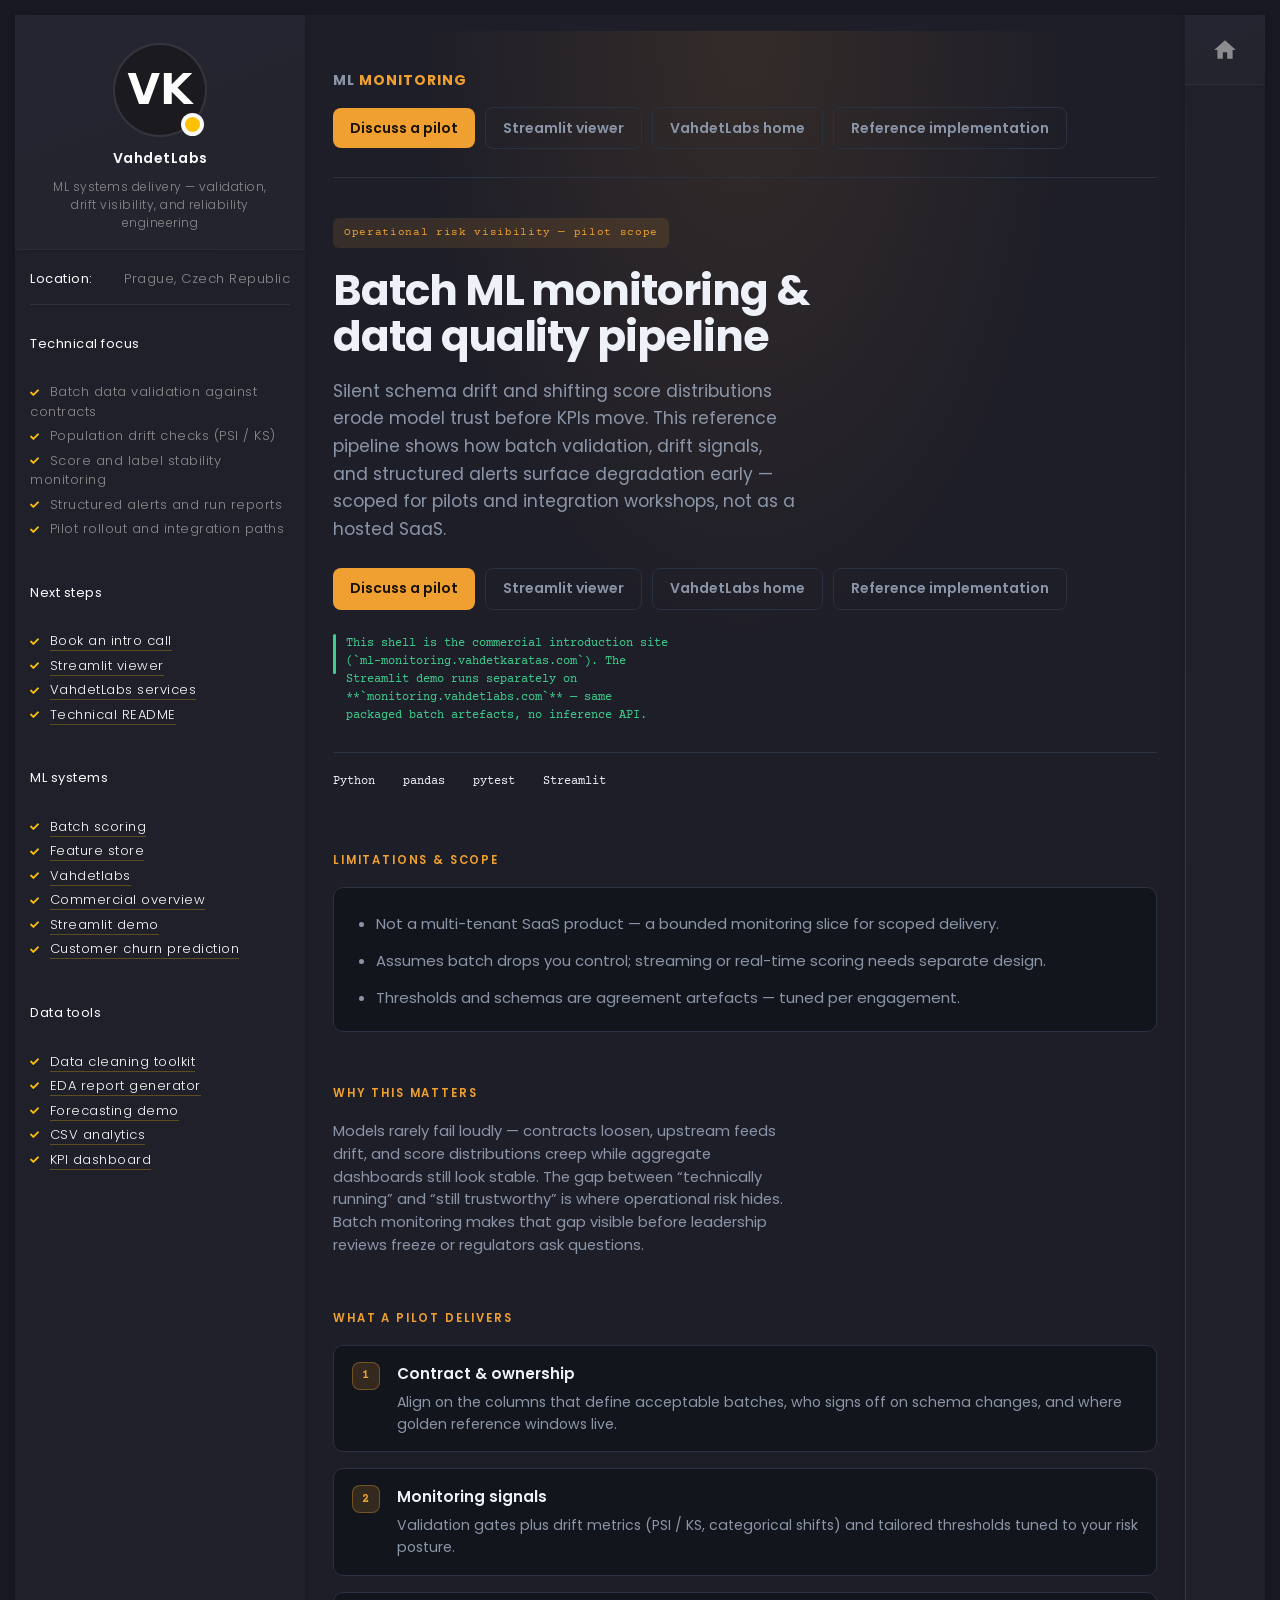
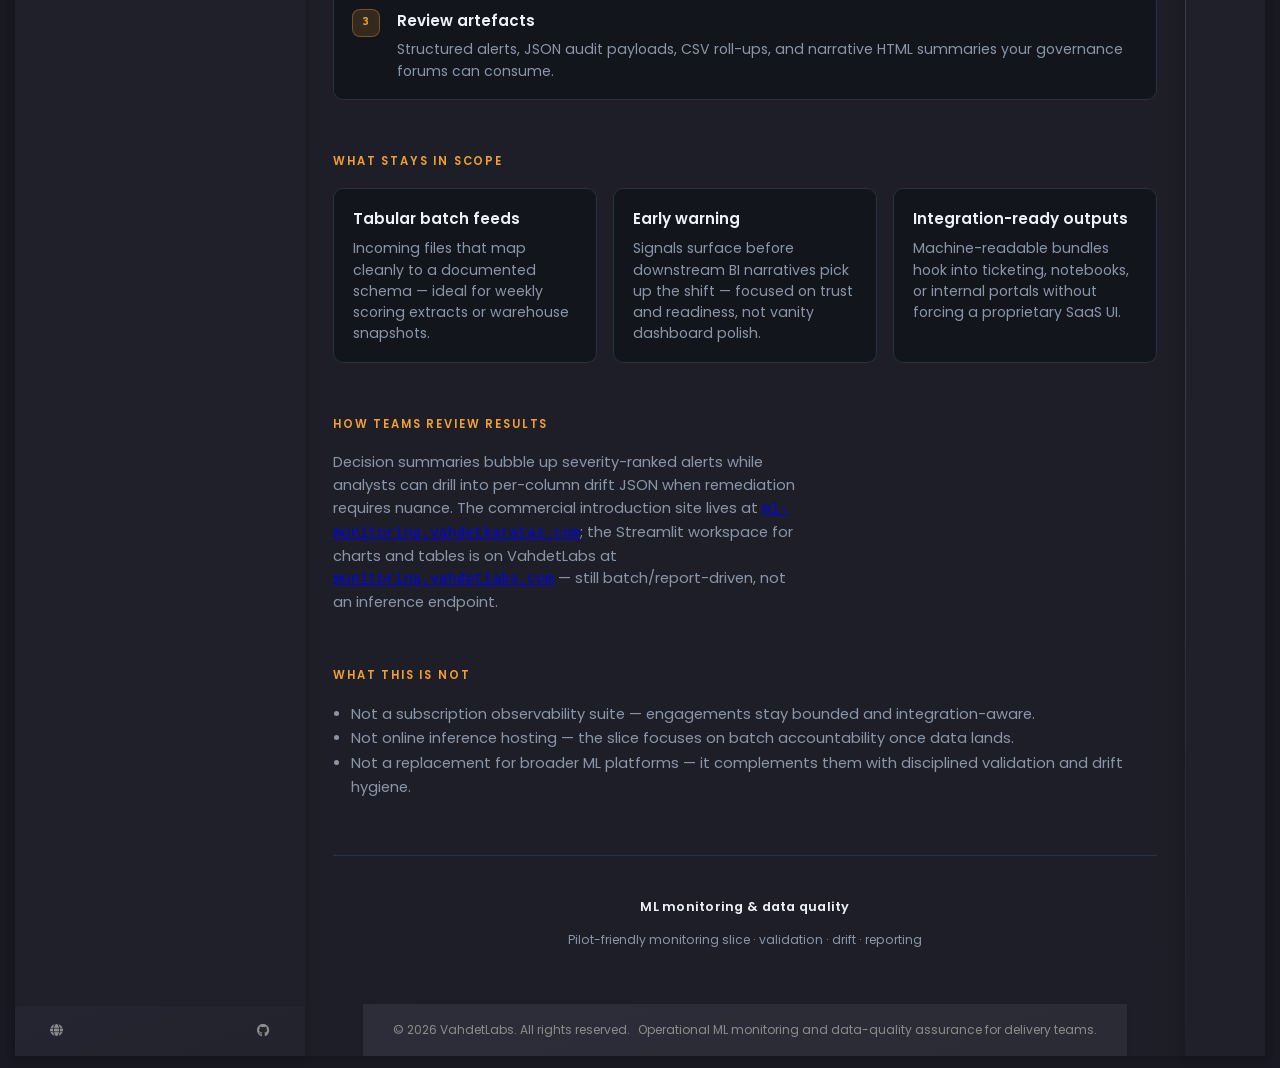
==== commit cfd5a115: "u2" ====
--- a/layout-shell-commercial/index.html
+++ b/layout-shell-commercial/index.html
@@ -3,7 +3,7 @@
 <head>
   <meta charset="UTF-8">
   <meta name="viewport" content="width=device-width, initial-scale=1">
-  <meta name="description" content="Batch ML monitoring demo: schema validation, PSI/KS drift, prediction monitoring, alerts, CSV/HTML reports, optional Streamlit viewer.">
+  <meta name="description" content="Commercial ML monitoring overview on `ml-monitoring.vahdetkaratas.com`; interactive Streamlit demo on VahdetLabs (`monitoring.vahdetlabs.com`) — batch validation, drift signals, alerts, read-only artefacts.">
   <meta name="theme-color" content="#0a0c10">
   <title>ML monitoring &amp; data quality — VahdetLabs capability overview</title>
   <link rel="icon" href="/favicon.svg" type="image/svg+xml">
@@ -29,7 +29,7 @@
           <div class="art-header">
             <div class="art-avatar">
               <a href="https://vahdetlabs.com/" class="art-avatar-curtain">
-                <img src="avatar-commercial.svg" alt="VahdetLabs" width="90" height="90">
+                <img src="avatar-vk.svg" alt="VahdetLabs" width="90" height="90">
                 <i class="fas fa-expand" aria-hidden="true"></i>
               </a>
               <div class="art-lamp-light">
@@ -38,7 +38,7 @@
             </div>
             <h5 class="art-name mb-10"><a href="https://vahdetlabs.com/">VahdetLabs</a></h5>
             <div class="art-sm-text">ML systems delivery — validation, drift visibility, and reliability engineering</div>
-            <div class="art-sm-text art-muted mb-10">Scoped pilots for batch monitoring and operational readiness — not a SaaS platform.</div>
+            
           </div>
 
           <div id="scrollbar2" class="art-scroll-frame">
@@ -65,12 +65,22 @@
               <h6 class="mb-15">Next steps</h6>
               <ul class="art-knowledge-list p-15-0">
                 <li><a href="https://vahdetlabs.com/contact" target="_blank" rel="noopener noreferrer">Book an intro call</a></li>
+<li><a href="https://monitoring.vahdetlabs.com/" target="_blank" rel="noopener noreferrer">Streamlit viewer</a></li>
 <li><a href="https://vahdetlabs.com/" target="_blank" rel="noopener noreferrer">VahdetLabs services</a></li>
 <li><a href="https://github.com/vahdetkaratas/ml-monitoring-data-quality-pipeline/blob/main/README.md" target="_blank" rel="noopener noreferrer">Technical README</a></li>
               </ul>
             </div>
 
-            
+            <div class="art-knowledge-block p-30-15"><h6 class="mb-15">ML systems</h6><ul class="art-knowledge-list p-15-0"><li><a href="https://batch-scoring.vahdetlabs.com/" target="_blank" rel="noopener noreferrer">Batch scoring</a></li>
+<li><a href="https://feature-store.vahdetlabs.com/" target="_blank" rel="noopener noreferrer">Feature store</a></li>
+<li><a href="https://vahdetlabs.com/" target="_blank" rel="noopener noreferrer">Vahdetlabs</a></li>
+<li><a href="https://ml-monitoring.vahdetkaratas.com/" target="_blank" rel="noopener noreferrer">Commercial overview</a></li>
+<li><a href="https://monitoring.vahdetlabs.com/" target="_blank" rel="noopener noreferrer">Streamlit demo</a></li>
+<li><a href="https://churn.vahdetlabs.com/" target="_blank" rel="noopener noreferrer">Customer churn prediction</a></li></ul></div><div class="art-knowledge-block p-30-15"><h6 class="mb-15">Data tools</h6><ul class="art-knowledge-list p-15-0"><li><a href="https://data-cleaning.vahdetlabs.com/" target="_blank" rel="noopener noreferrer">Data cleaning toolkit</a></li>
+<li><a href="https://eda-report.vahdetlabs.com/" target="_blank" rel="noopener noreferrer">EDA report generator</a></li>
+<li><a href="https://forecasting.vahdetlabs.com/" target="_blank" rel="noopener noreferrer">Forecasting demo</a></li>
+<li><a href="https://ai-analysis.vahdetlabs.com/" target="_blank" rel="noopener noreferrer">CSV analytics</a></li>
+<li><a href="https://kpi-dashboard.vahdetlabs.com/" target="_blank" rel="noopener noreferrer">KPI dashboard</a></li></ul></div>
           </div>
 
           <div class="art-ls-social">
@@ -93,6 +103,7 @@
                     <div class="logo" id="top">ML <span>Monitoring</span></div>
                     <div class="nav-actions">
                       <a class="btn btn-primary" href="https://vahdetlabs.com/contact" target="_blank" rel="noopener noreferrer">Discuss a pilot</a>
+<a class="btn btn-ghost" href="https://monitoring.vahdetlabs.com/" target="_blank" rel="noopener noreferrer">Streamlit viewer</a>
 <a class="btn btn-ghost" href="https://vahdetlabs.com/" target="_blank" rel="noopener noreferrer">VahdetLabs home</a>
 <a class="btn btn-ghost" href="https://github.com/vahdetkaratas/ml-monitoring-data-quality-pipeline" target="_blank" rel="noopener noreferrer">Reference implementation</a>
                     </div>
@@ -105,10 +116,11 @@
                       <p class="hero-lead">Silent schema drift and shifting score distributions erode model trust before KPIs move. This reference pipeline shows how batch validation, drift signals, and structured alerts surface degradation early — scoped for pilots and integration workshops, not as a hosted SaaS.</p>
                       <div class="hero-cta">
                         <a class="btn btn-primary" href="https://vahdetlabs.com/contact" target="_blank" rel="noopener noreferrer">Discuss a pilot</a>
+<a class="btn btn-ghost" href="https://monitoring.vahdetlabs.com/" target="_blank" rel="noopener noreferrer">Streamlit viewer</a>
 <a class="btn btn-ghost" href="https://vahdetlabs.com/" target="_blank" rel="noopener noreferrer">VahdetLabs home</a>
 <a class="btn btn-ghost" href="https://github.com/vahdetkaratas/ml-monitoring-data-quality-pipeline" target="_blank" rel="noopener noreferrer">Reference implementation</a>
                       </div>
-                      <p class="hero-note">Static overview page. Pilot engagements adapt connectors, schemas, and thresholds to your batch feeds — without implying full-stack observability.</p>
+                      <p class="hero-note">This shell is the commercial introduction site (`ml-monitoring.vahdetkaratas.com`). The Streamlit demo runs separately on **`monitoring.vahdetlabs.com`** — same packaged batch artefacts, no inference API.</p>
                       <div class="metrics" aria-label="Project facts">
                         <div><span>Python</span></div>
 <div><span>pandas</span></div>
@@ -184,7 +196,7 @@
   <h2 id="h-review">How teams review results</h2>
   <p class="proj-section-intro">
     Decision summaries bubble up severity-ranked alerts while analysts can drill into per-column drift JSON when remediation requires nuance.
-    Optional lightweight viewers can attach to the same outputs when stakeholders prefer charts over raw logs — always anchored on immutable batch artefacts.
+    The commercial introduction site lives at <a href="https://ml-monitoring.vahdetkaratas.com/" target="_blank" rel="noopener noreferrer"><code>ml-monitoring.vahdetkaratas.com</code></a>; the Streamlit workspace for charts and tables is on VahdetLabs at <a href="https://monitoring.vahdetlabs.com/" target="_blank" rel="noopener noreferrer"><code>monitoring.vahdetlabs.com</code></a> — still batch/report-driven, not an inference endpoint.
   </p>
 </section>
 
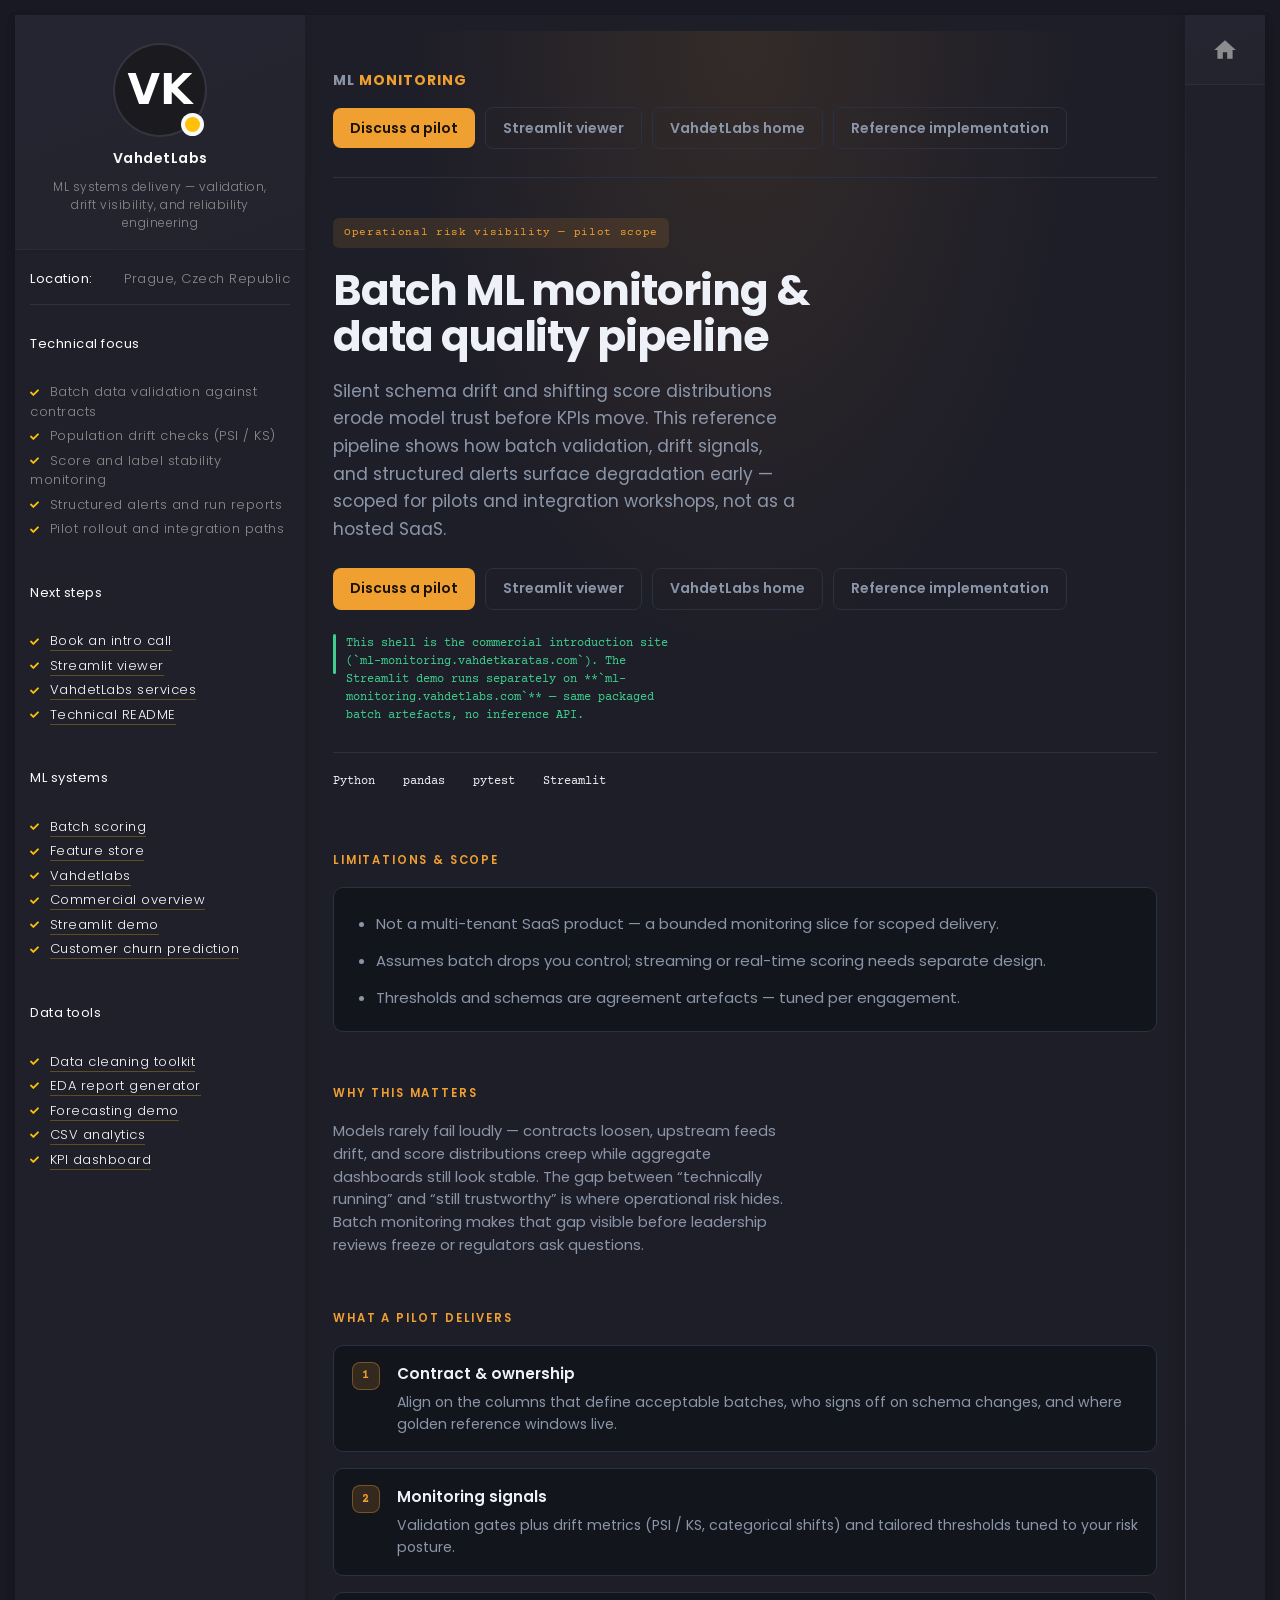
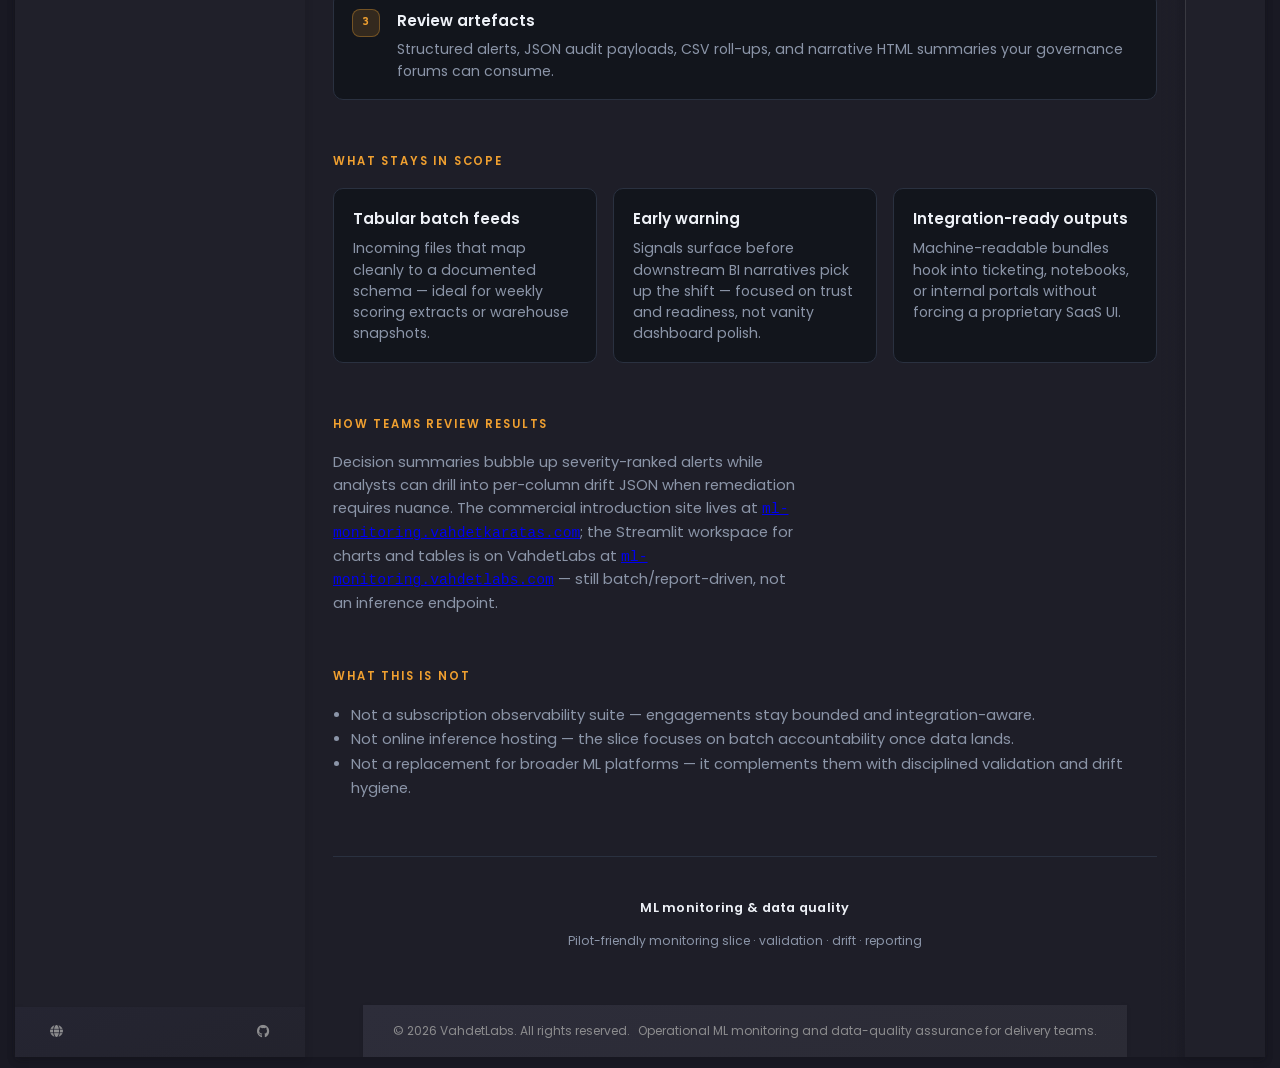
==== commit 6bbf5a06: "u4" ====
--- a/layout-shell-commercial/index.html
+++ b/layout-shell-commercial/index.html
@@ -3,7 +3,7 @@
 <head>
   <meta charset="UTF-8">
   <meta name="viewport" content="width=device-width, initial-scale=1">
-  <meta name="description" content="Commercial ML monitoring overview on `ml-monitoring.vahdetkaratas.com`; interactive Streamlit demo on VahdetLabs (`monitoring.vahdetlabs.com`) — batch validation, drift signals, alerts, read-only artefacts.">
+  <meta name="description" content="Commercial ML monitoring overview on `ml-monitoring.vahdetkaratas.com`; interactive Streamlit demo on VahdetLabs (`ml-monitoring.vahdetlabs.com`) — batch validation, drift signals, alerts, read-only artefacts.">
   <meta name="theme-color" content="#0a0c10">
   <title>ML monitoring &amp; data quality — VahdetLabs capability overview</title>
   <link rel="icon" href="/favicon.svg" type="image/svg+xml">
@@ -65,7 +65,7 @@
               <h6 class="mb-15">Next steps</h6>
               <ul class="art-knowledge-list p-15-0">
                 <li><a href="https://vahdetlabs.com/contact" target="_blank" rel="noopener noreferrer">Book an intro call</a></li>
-<li><a href="https://monitoring.vahdetlabs.com/" target="_blank" rel="noopener noreferrer">Streamlit viewer</a></li>
+<li><a href="https://ml-monitoring.vahdetlabs.com/" target="_blank" rel="noopener noreferrer">Streamlit viewer</a></li>
 <li><a href="https://vahdetlabs.com/" target="_blank" rel="noopener noreferrer">VahdetLabs services</a></li>
 <li><a href="https://github.com/vahdetkaratas/ml-monitoring-data-quality-pipeline/blob/main/README.md" target="_blank" rel="noopener noreferrer">Technical README</a></li>
               </ul>
@@ -75,7 +75,7 @@
 <li><a href="https://feature-store.vahdetlabs.com/" target="_blank" rel="noopener noreferrer">Feature store</a></li>
 <li><a href="https://vahdetlabs.com/" target="_blank" rel="noopener noreferrer">Vahdetlabs</a></li>
 <li><a href="https://ml-monitoring.vahdetkaratas.com/" target="_blank" rel="noopener noreferrer">Commercial overview</a></li>
-<li><a href="https://monitoring.vahdetlabs.com/" target="_blank" rel="noopener noreferrer">Streamlit demo</a></li>
+<li><a href="https://ml-monitoring.vahdetlabs.com/" target="_blank" rel="noopener noreferrer">Streamlit demo</a></li>
 <li><a href="https://churn.vahdetlabs.com/" target="_blank" rel="noopener noreferrer">Customer churn prediction</a></li></ul></div><div class="art-knowledge-block p-30-15"><h6 class="mb-15">Data tools</h6><ul class="art-knowledge-list p-15-0"><li><a href="https://data-cleaning.vahdetlabs.com/" target="_blank" rel="noopener noreferrer">Data cleaning toolkit</a></li>
 <li><a href="https://eda-report.vahdetlabs.com/" target="_blank" rel="noopener noreferrer">EDA report generator</a></li>
 <li><a href="https://forecasting.vahdetlabs.com/" target="_blank" rel="noopener noreferrer">Forecasting demo</a></li>
@@ -103,7 +103,7 @@
                     <div class="logo" id="top">ML <span>Monitoring</span></div>
                     <div class="nav-actions">
                       <a class="btn btn-primary" href="https://vahdetlabs.com/contact" target="_blank" rel="noopener noreferrer">Discuss a pilot</a>
-<a class="btn btn-ghost" href="https://monitoring.vahdetlabs.com/" target="_blank" rel="noopener noreferrer">Streamlit viewer</a>
+<a class="btn btn-ghost" href="https://ml-monitoring.vahdetlabs.com/" target="_blank" rel="noopener noreferrer">Streamlit viewer</a>
 <a class="btn btn-ghost" href="https://vahdetlabs.com/" target="_blank" rel="noopener noreferrer">VahdetLabs home</a>
 <a class="btn btn-ghost" href="https://github.com/vahdetkaratas/ml-monitoring-data-quality-pipeline" target="_blank" rel="noopener noreferrer">Reference implementation</a>
                     </div>
@@ -116,11 +116,11 @@
                       <p class="hero-lead">Silent schema drift and shifting score distributions erode model trust before KPIs move. This reference pipeline shows how batch validation, drift signals, and structured alerts surface degradation early — scoped for pilots and integration workshops, not as a hosted SaaS.</p>
                       <div class="hero-cta">
                         <a class="btn btn-primary" href="https://vahdetlabs.com/contact" target="_blank" rel="noopener noreferrer">Discuss a pilot</a>
-<a class="btn btn-ghost" href="https://monitoring.vahdetlabs.com/" target="_blank" rel="noopener noreferrer">Streamlit viewer</a>
+<a class="btn btn-ghost" href="https://ml-monitoring.vahdetlabs.com/" target="_blank" rel="noopener noreferrer">Streamlit viewer</a>
 <a class="btn btn-ghost" href="https://vahdetlabs.com/" target="_blank" rel="noopener noreferrer">VahdetLabs home</a>
 <a class="btn btn-ghost" href="https://github.com/vahdetkaratas/ml-monitoring-data-quality-pipeline" target="_blank" rel="noopener noreferrer">Reference implementation</a>
                       </div>
-                      <p class="hero-note">This shell is the commercial introduction site (`ml-monitoring.vahdetkaratas.com`). The Streamlit demo runs separately on **`monitoring.vahdetlabs.com`** — same packaged batch artefacts, no inference API.</p>
+                      <p class="hero-note">This shell is the commercial introduction site (`ml-monitoring.vahdetkaratas.com`). The Streamlit demo runs separately on **`ml-monitoring.vahdetlabs.com`** — same packaged batch artefacts, no inference API.</p>
                       <div class="metrics" aria-label="Project facts">
                         <div><span>Python</span></div>
 <div><span>pandas</span></div>
@@ -196,7 +196,7 @@
   <h2 id="h-review">How teams review results</h2>
   <p class="proj-section-intro">
     Decision summaries bubble up severity-ranked alerts while analysts can drill into per-column drift JSON when remediation requires nuance.
-    The commercial introduction site lives at <a href="https://ml-monitoring.vahdetkaratas.com/" target="_blank" rel="noopener noreferrer"><code>ml-monitoring.vahdetkaratas.com</code></a>; the Streamlit workspace for charts and tables is on VahdetLabs at <a href="https://monitoring.vahdetlabs.com/" target="_blank" rel="noopener noreferrer"><code>monitoring.vahdetlabs.com</code></a> — still batch/report-driven, not an inference endpoint.
+    The commercial introduction site lives at <a href="https://ml-monitoring.vahdetkaratas.com/" target="_blank" rel="noopener noreferrer"><code>ml-monitoring.vahdetkaratas.com</code></a>; the Streamlit workspace for charts and tables is on VahdetLabs at <a href="https://ml-monitoring.vahdetlabs.com/" target="_blank" rel="noopener noreferrer"><code>ml-monitoring.vahdetlabs.com</code></a> — still batch/report-driven, not an inference endpoint.
   </p>
 </section>
 
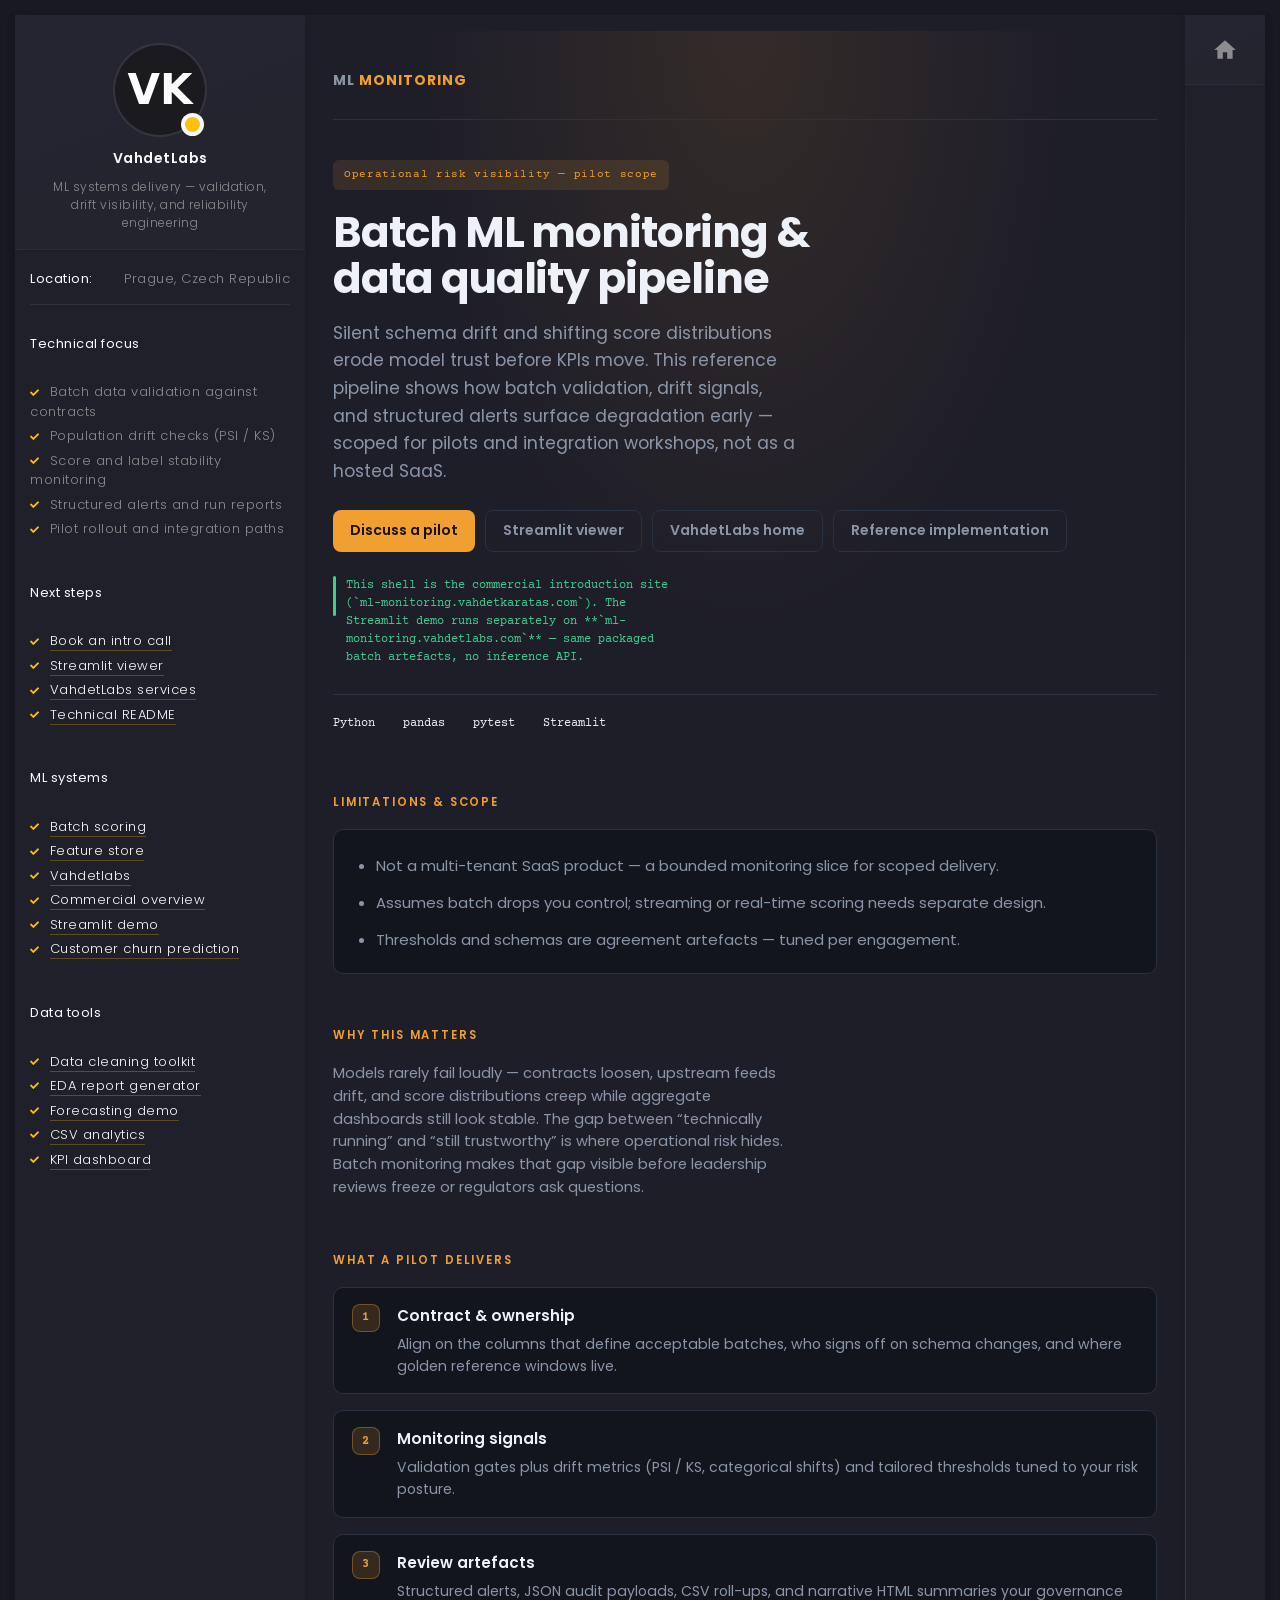
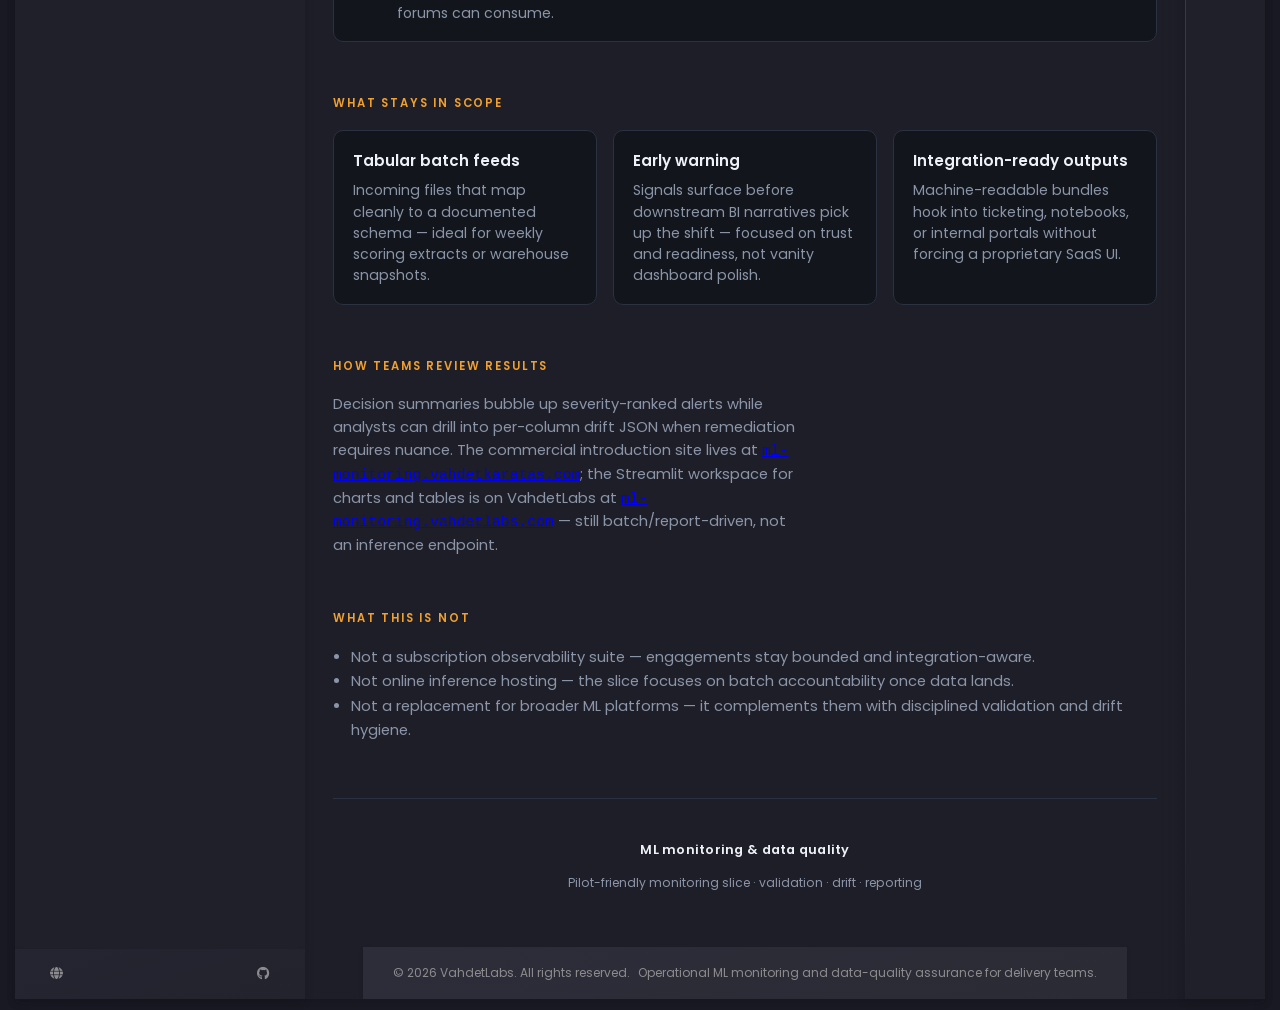
==== commit 7064d2ea: "u5" ====
--- a/layout-shell-commercial/index.html
+++ b/layout-shell-commercial/index.html
@@ -101,12 +101,6 @@
                 <div class="wrap">
                   <header>
                     <div class="logo" id="top">ML <span>Monitoring</span></div>
-                    <div class="nav-actions">
-                      <a class="btn btn-primary" href="https://vahdetlabs.com/contact" target="_blank" rel="noopener noreferrer">Discuss a pilot</a>
-<a class="btn btn-ghost" href="https://ml-monitoring.vahdetlabs.com/" target="_blank" rel="noopener noreferrer">Streamlit viewer</a>
-<a class="btn btn-ghost" href="https://vahdetlabs.com/" target="_blank" rel="noopener noreferrer">VahdetLabs home</a>
-<a class="btn btn-ghost" href="https://github.com/vahdetkaratas/ml-monitoring-data-quality-pipeline" target="_blank" rel="noopener noreferrer">Reference implementation</a>
-                    </div>
                   </header>
 
                   <div id="main">
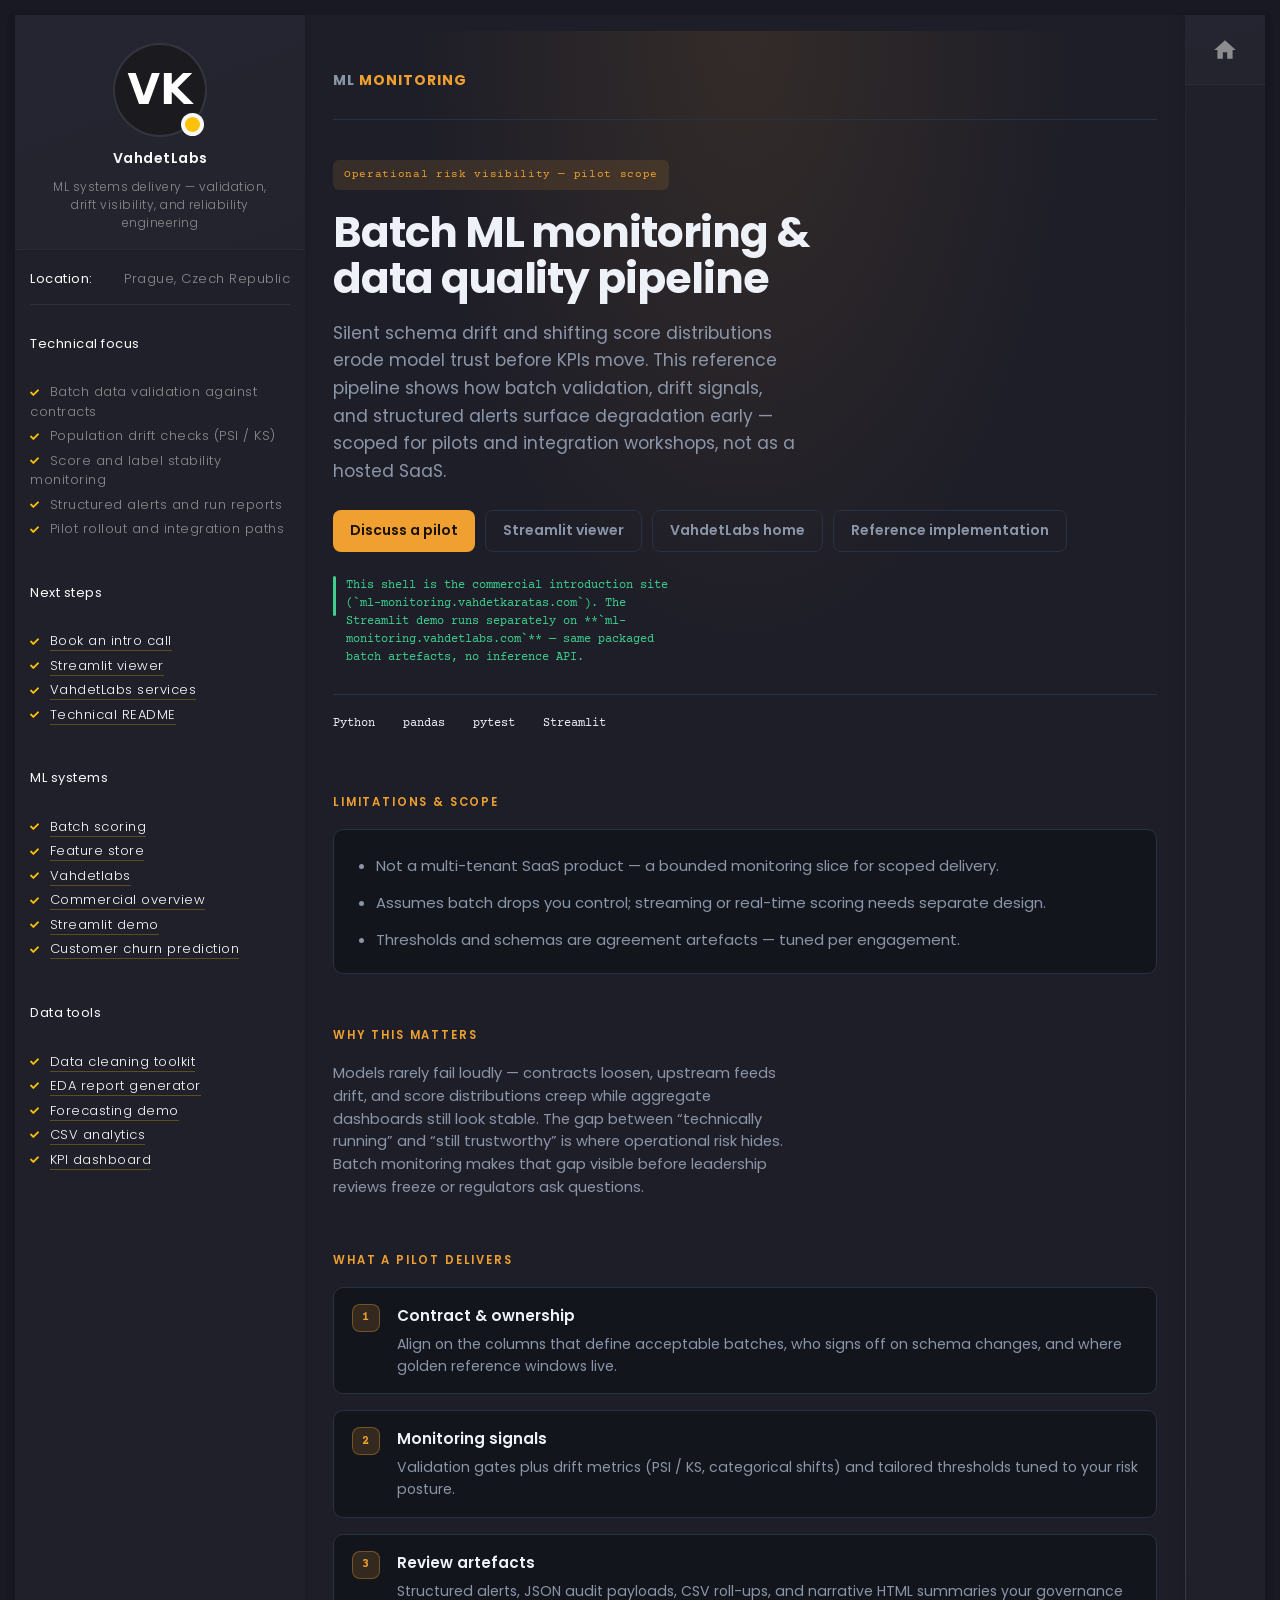
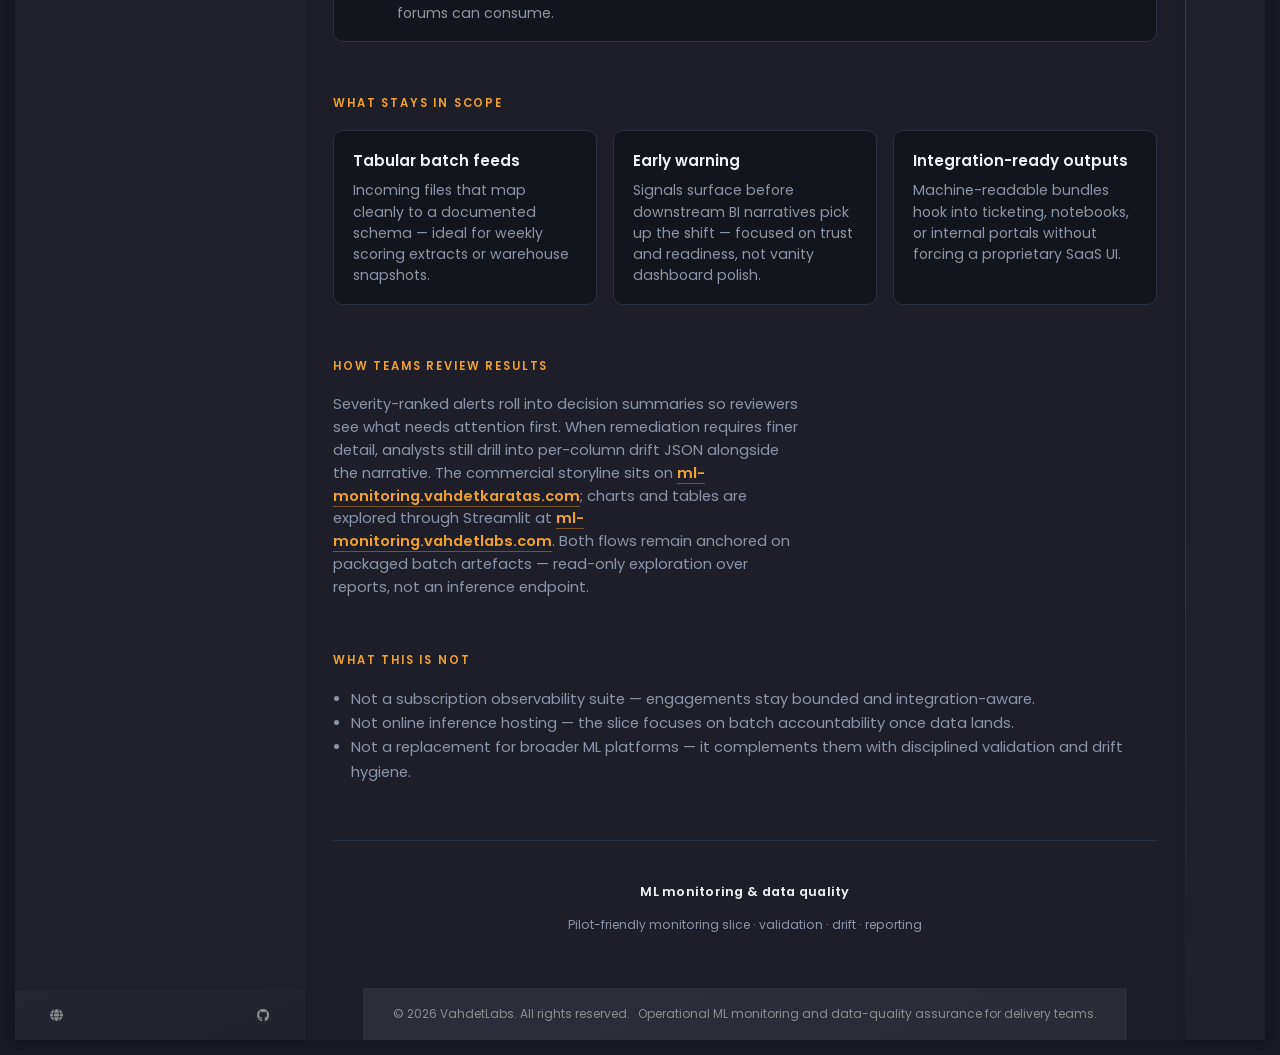
==== commit b377a141: "u6" ====
--- a/layout-shell-commercial/index.html
+++ b/layout-shell-commercial/index.html
@@ -189,8 +189,8 @@
 <section class="proj-section">
   <h2 id="h-review">How teams review results</h2>
   <p class="proj-section-intro">
-    Decision summaries bubble up severity-ranked alerts while analysts can drill into per-column drift JSON when remediation requires nuance.
-    The commercial introduction site lives at <a href="https://ml-monitoring.vahdetkaratas.com/" target="_blank" rel="noopener noreferrer"><code>ml-monitoring.vahdetkaratas.com</code></a>; the Streamlit workspace for charts and tables is on VahdetLabs at <a href="https://ml-monitoring.vahdetlabs.com/" target="_blank" rel="noopener noreferrer"><code>ml-monitoring.vahdetlabs.com</code></a> — still batch/report-driven, not an inference endpoint.
+    Severity-ranked alerts roll into decision summaries so reviewers see what needs attention first. When remediation requires finer detail, analysts still drill into per-column drift JSON alongside the narrative.
+    The commercial storyline sits on <a href="https://ml-monitoring.vahdetkaratas.com/" target="_blank" rel="noopener noreferrer">ml-monitoring.vahdetkaratas.com</a>; charts and tables are explored through Streamlit at <a href="https://ml-monitoring.vahdetlabs.com/" target="_blank" rel="noopener noreferrer">ml-monitoring.vahdetlabs.com</a>. Both flows remain anchored on packaged batch artefacts — read-only exploration over reports, not an inference endpoint.
   </p>
 </section>
 
--- a/layout-shell-commercial/demo-content.css
+++ b/layout-shell-commercial/demo-content.css
@@ -651,6 +651,22 @@
   line-height: 1.55;
   max-width: 52ch;
 }
+.shell-project-page .proj-section-intro a {
+  color: var(--accent);
+  font-weight: 600;
+  text-decoration: none;
+  border-bottom: 1px solid rgba(240, 160, 48, 0.42);
+  transition: color var(--tr-sm), border-color var(--tr-sm);
+}
+.shell-project-page .proj-section-intro a:hover {
+  color: var(--accent-hover);
+  border-bottom-color: var(--accent-hover);
+}
+.shell-project-page .proj-section-intro a:focus-visible {
+  outline: 2px solid var(--accent);
+  outline-offset: 3px;
+  border-bottom-color: transparent;
+}
 .shell-project-page .proj-prose p {
   margin: 0 0 0.85rem;
   font-size: 0.93rem;
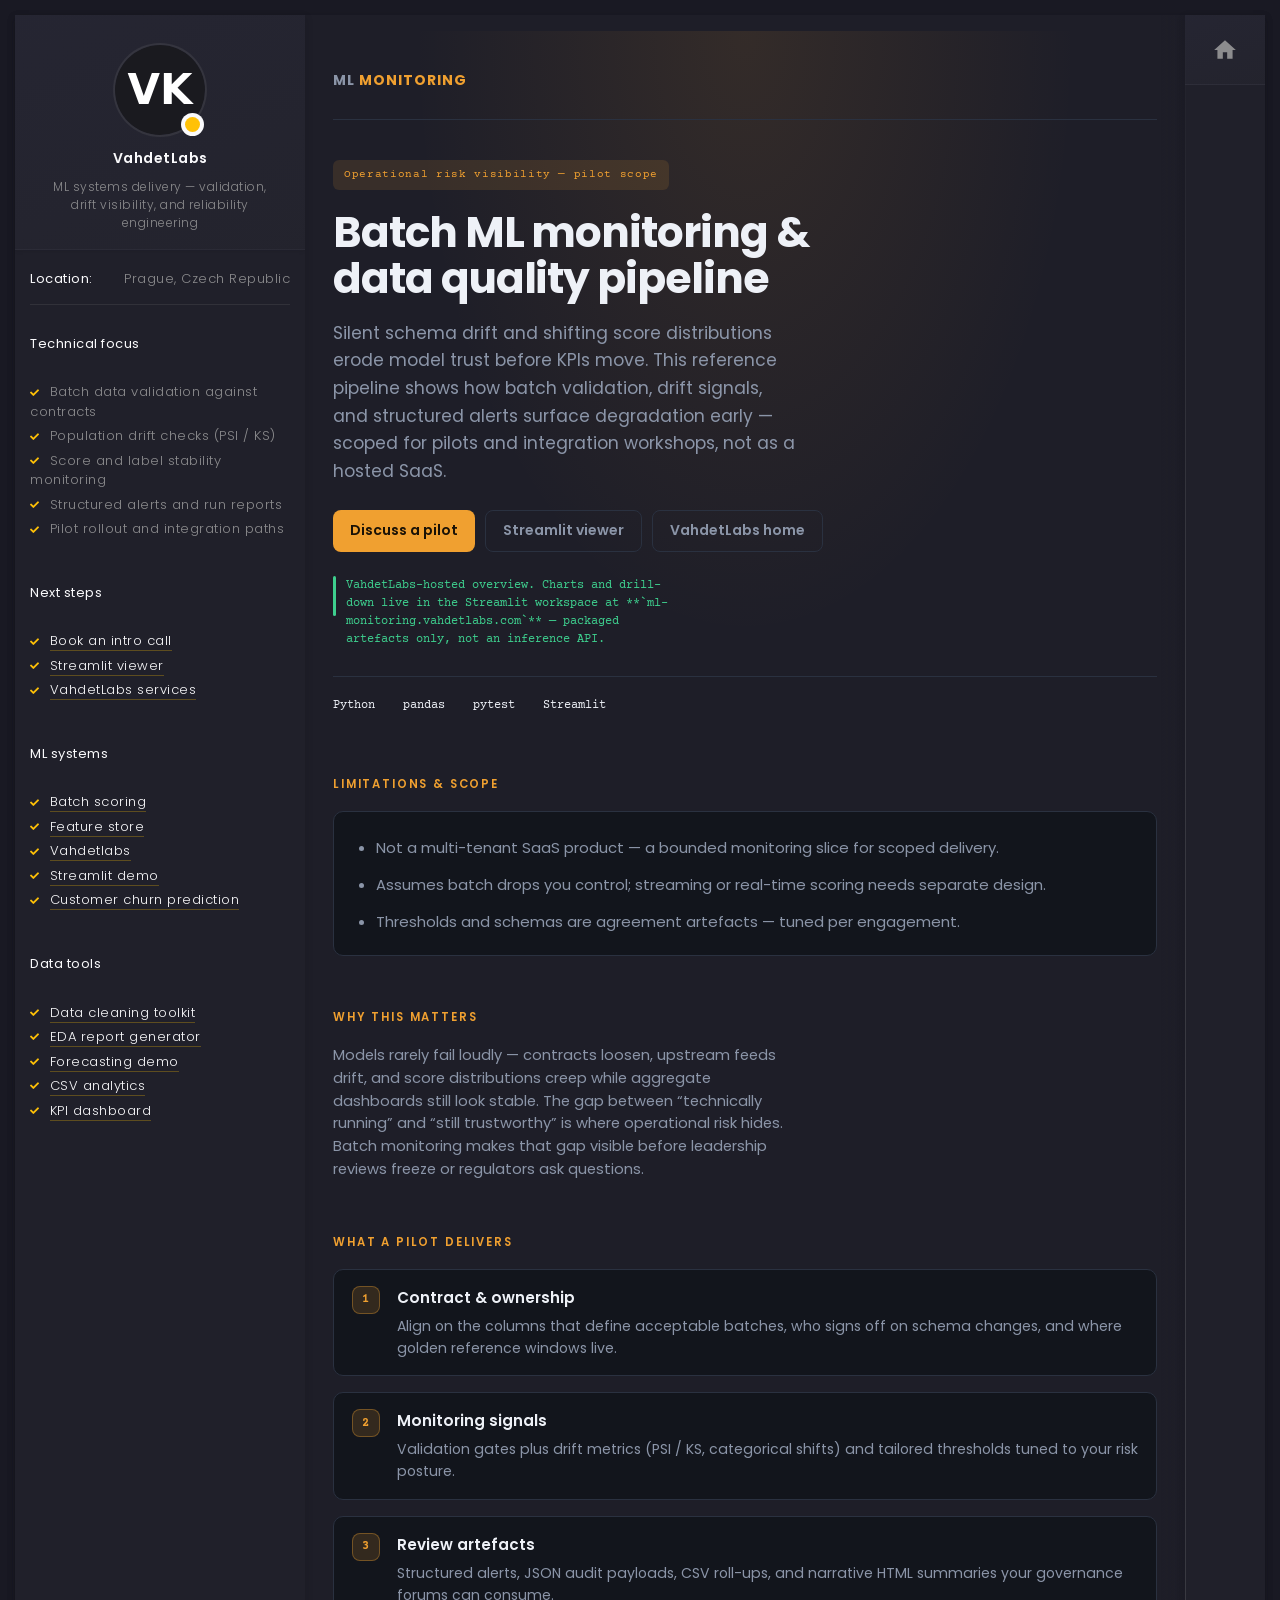
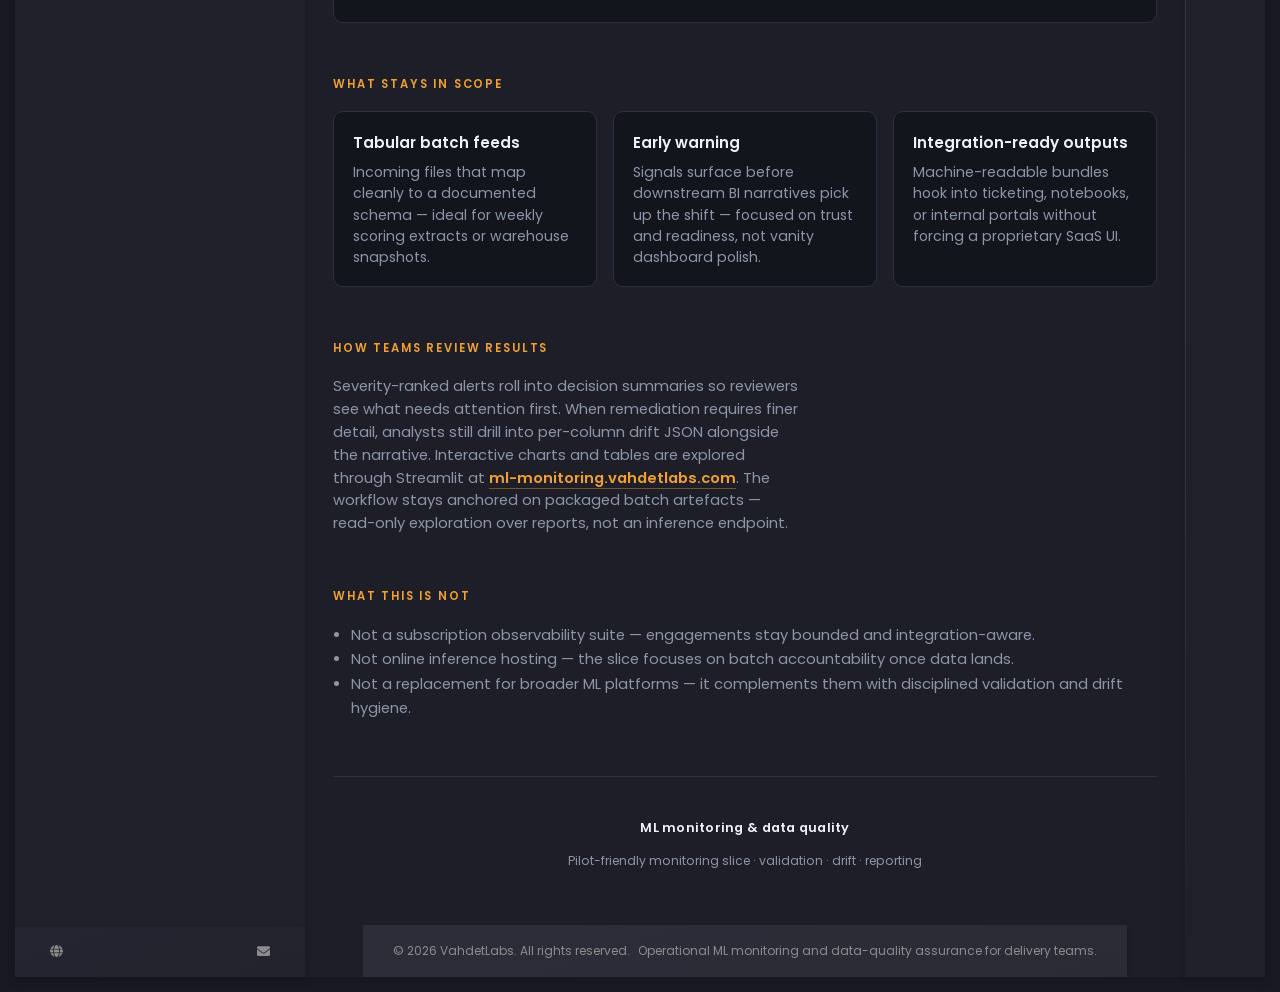
==== commit edd25e38: "u7" ====
--- a/layout-shell-commercial/index.html
+++ b/layout-shell-commercial/index.html
@@ -3,7 +3,7 @@
 <head>
   <meta charset="UTF-8">
   <meta name="viewport" content="width=device-width, initial-scale=1">
-  <meta name="description" content="Commercial ML monitoring overview on `ml-monitoring.vahdetkaratas.com`; interactive Streamlit demo on VahdetLabs (`ml-monitoring.vahdetlabs.com`) — batch validation, drift signals, alerts, read-only artefacts.">
+  <meta name="description" content="VahdetLabs ML monitoring capability overview — batch validation, drift visibility (PSI/KS), alerts, governance-ready artefacts; interactive Streamlit exploration at ml-monitoring.vahdetlabs.com — read-only, no inference API.">
   <meta name="theme-color" content="#0a0c10">
   <title>ML monitoring &amp; data quality — VahdetLabs capability overview</title>
   <link rel="icon" href="/favicon.svg" type="image/svg+xml">
@@ -67,14 +67,12 @@
                 <li><a href="https://vahdetlabs.com/contact" target="_blank" rel="noopener noreferrer">Book an intro call</a></li>
 <li><a href="https://ml-monitoring.vahdetlabs.com/" target="_blank" rel="noopener noreferrer">Streamlit viewer</a></li>
 <li><a href="https://vahdetlabs.com/" target="_blank" rel="noopener noreferrer">VahdetLabs services</a></li>
-<li><a href="https://github.com/vahdetkaratas/ml-monitoring-data-quality-pipeline/blob/main/README.md" target="_blank" rel="noopener noreferrer">Technical README</a></li>
               </ul>
             </div>
 
             <div class="art-knowledge-block p-30-15"><h6 class="mb-15">ML systems</h6><ul class="art-knowledge-list p-15-0"><li><a href="https://batch-scoring.vahdetlabs.com/" target="_blank" rel="noopener noreferrer">Batch scoring</a></li>
 <li><a href="https://feature-store.vahdetlabs.com/" target="_blank" rel="noopener noreferrer">Feature store</a></li>
 <li><a href="https://vahdetlabs.com/" target="_blank" rel="noopener noreferrer">Vahdetlabs</a></li>
-<li><a href="https://ml-monitoring.vahdetkaratas.com/" target="_blank" rel="noopener noreferrer">Commercial overview</a></li>
 <li><a href="https://ml-monitoring.vahdetlabs.com/" target="_blank" rel="noopener noreferrer">Streamlit demo</a></li>
 <li><a href="https://churn.vahdetlabs.com/" target="_blank" rel="noopener noreferrer">Customer churn prediction</a></li></ul></div><div class="art-knowledge-block p-30-15"><h6 class="mb-15">Data tools</h6><ul class="art-knowledge-list p-15-0"><li><a href="https://data-cleaning.vahdetlabs.com/" target="_blank" rel="noopener noreferrer">Data cleaning toolkit</a></li>
 <li><a href="https://eda-report.vahdetlabs.com/" target="_blank" rel="noopener noreferrer">EDA report generator</a></li>
@@ -85,7 +83,7 @@
 
           <div class="art-ls-social">
             <a href="https://vahdetlabs.com/" target="_blank" rel="noopener noreferrer" title="VahdetLabs site" aria-label="VahdetLabs site"><i class="fas fa-globe" aria-hidden="true"></i></a>
-<a href="https://github.com/vahdetkaratas/ml-monitoring-data-quality-pipeline" target="_blank" rel="noopener noreferrer" title="Project source" aria-label="Project source"><i class="fab fa-github" aria-hidden="true"></i></a>
+<a href="https://vahdetlabs.com/contact" target="_blank" rel="noopener noreferrer" title="Contact" aria-label="Contact"><i class="fas fa-envelope" aria-hidden="true"></i></a>
           </div>
         </div>
       </div>
@@ -112,9 +110,8 @@
                         <a class="btn btn-primary" href="https://vahdetlabs.com/contact" target="_blank" rel="noopener noreferrer">Discuss a pilot</a>
 <a class="btn btn-ghost" href="https://ml-monitoring.vahdetlabs.com/" target="_blank" rel="noopener noreferrer">Streamlit viewer</a>
 <a class="btn btn-ghost" href="https://vahdetlabs.com/" target="_blank" rel="noopener noreferrer">VahdetLabs home</a>
-<a class="btn btn-ghost" href="https://github.com/vahdetkaratas/ml-monitoring-data-quality-pipeline" target="_blank" rel="noopener noreferrer">Reference implementation</a>
                       </div>
-                      <p class="hero-note">This shell is the commercial introduction site (`ml-monitoring.vahdetkaratas.com`). The Streamlit demo runs separately on **`ml-monitoring.vahdetlabs.com`** — same packaged batch artefacts, no inference API.</p>
+                      <p class="hero-note">VahdetLabs-hosted overview. Charts and drill-down live in the Streamlit workspace at **`ml-monitoring.vahdetlabs.com`** — packaged artefacts only, not an inference API.</p>
                       <div class="metrics" aria-label="Project facts">
                         <div><span>Python</span></div>
 <div><span>pandas</span></div>
@@ -190,7 +187,7 @@
   <h2 id="h-review">How teams review results</h2>
   <p class="proj-section-intro">
     Severity-ranked alerts roll into decision summaries so reviewers see what needs attention first. When remediation requires finer detail, analysts still drill into per-column drift JSON alongside the narrative.
-    The commercial storyline sits on <a href="https://ml-monitoring.vahdetkaratas.com/" target="_blank" rel="noopener noreferrer">ml-monitoring.vahdetkaratas.com</a>; charts and tables are explored through Streamlit at <a href="https://ml-monitoring.vahdetlabs.com/" target="_blank" rel="noopener noreferrer">ml-monitoring.vahdetlabs.com</a>. Both flows remain anchored on packaged batch artefacts — read-only exploration over reports, not an inference endpoint.
+    Interactive charts and tables are explored through Streamlit at <a href="https://ml-monitoring.vahdetlabs.com/" target="_blank" rel="noopener noreferrer">ml-monitoring.vahdetlabs.com</a>. The workflow stays anchored on packaged batch artefacts — read-only exploration over reports, not an inference endpoint.
   </p>
 </section>
 
